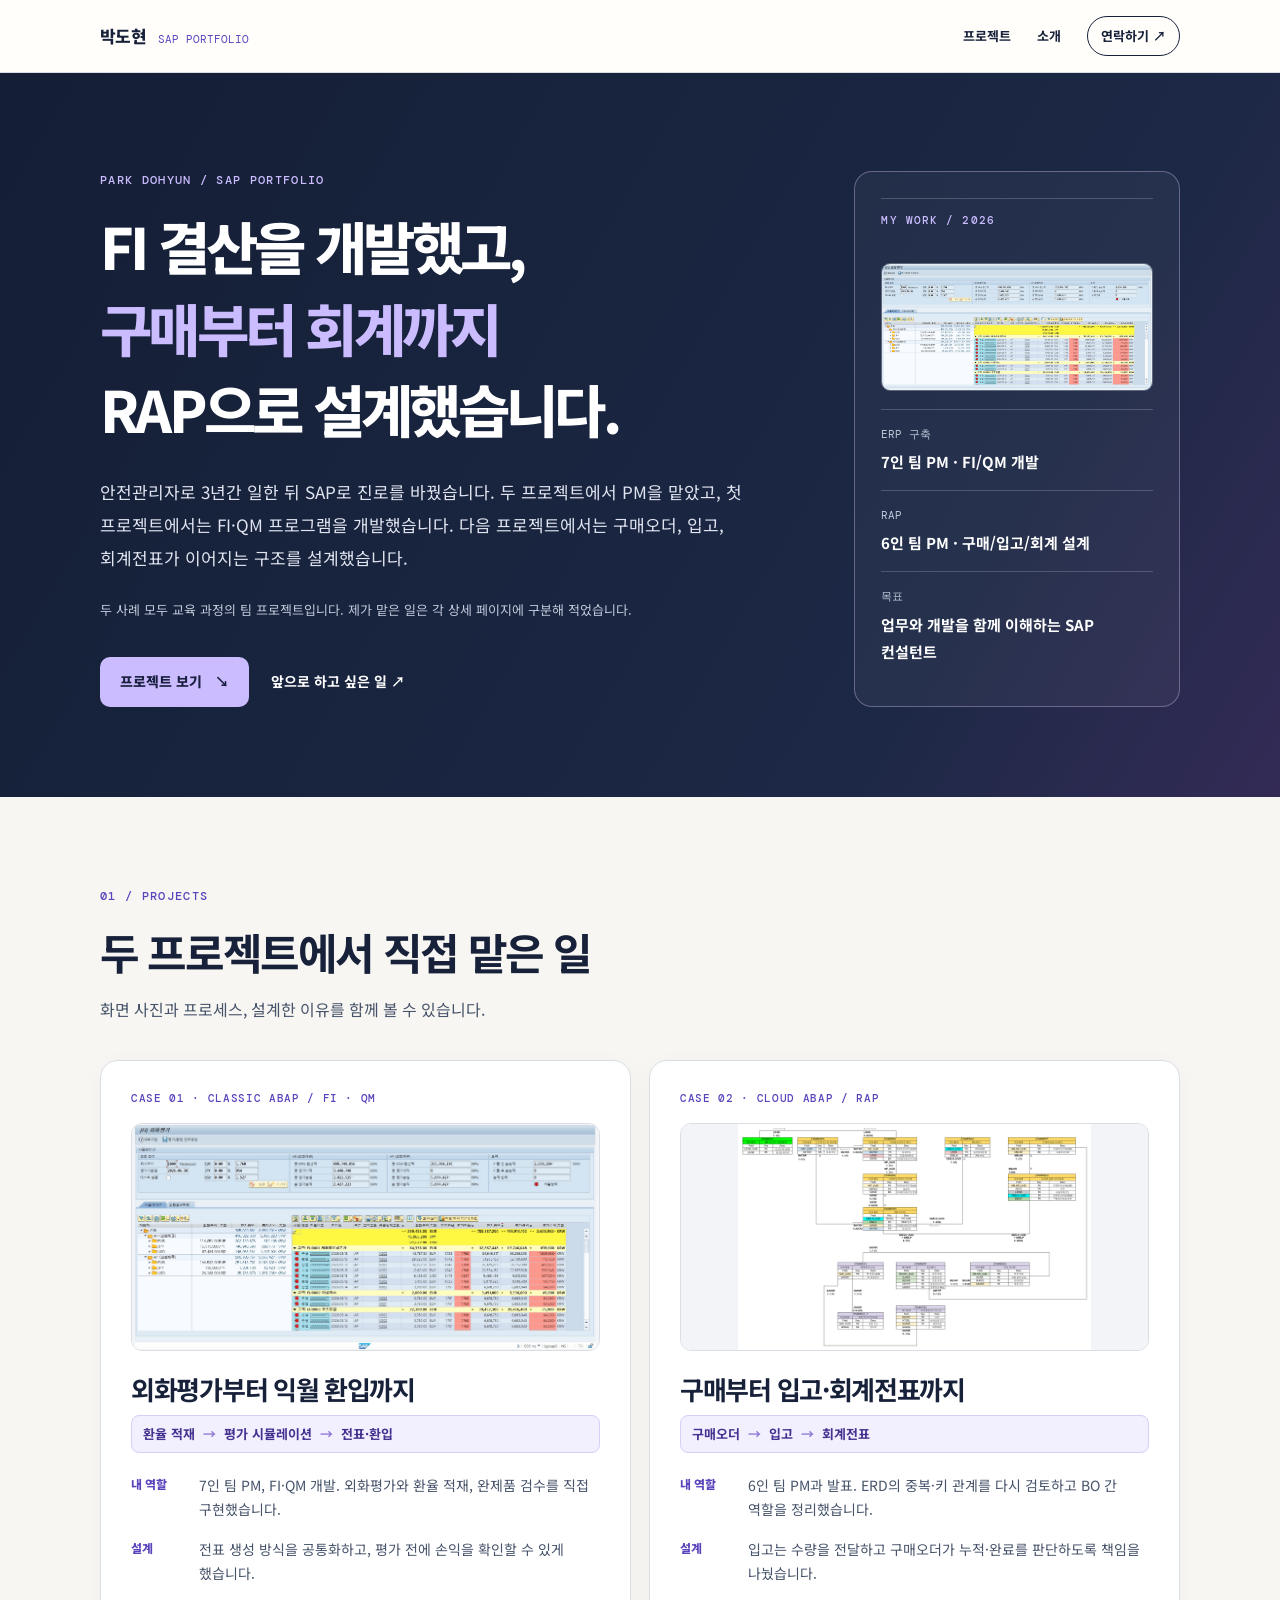
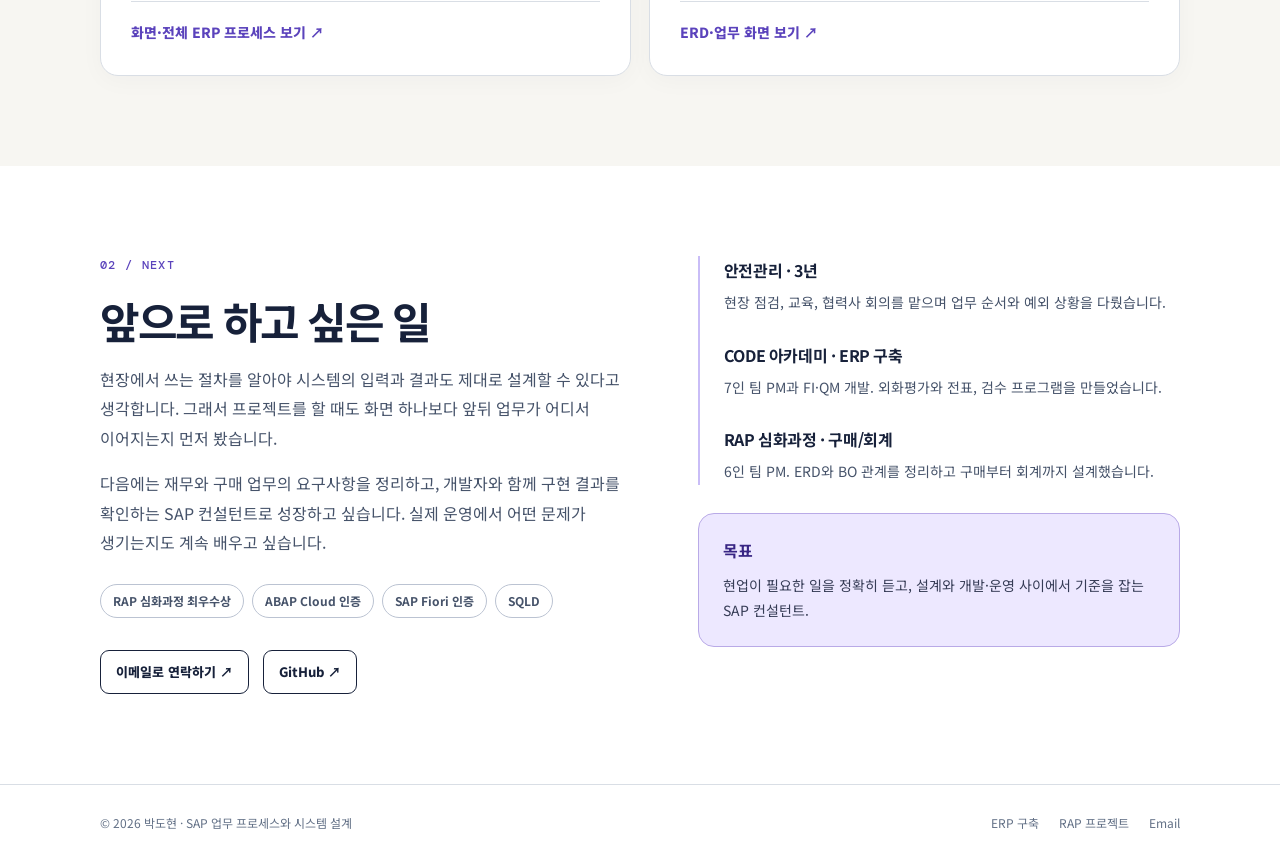
==== index.html @ a73e58d7 "Combine portfolio story with original project evidence" ====
<!doctype html>
<html lang="ko">
<head>
  <meta charset="utf-8">
  <meta name="viewport" content="width=device-width,initial-scale=1">
  <meta name="theme-color" content="#17213a">
  <meta name="description" content="박도현의 SAP 포트폴리오. FI 결산 개발과 RAP 기반 구매·입고·회계 프로세스 설계 경험을 바탕으로 SAP 컨설턴트를 지향합니다.">
  <title>박도현 | SAP 업무 프로세스와 시스템 설계</title>
  <link rel="stylesheet" href="portfolio.css">
</head>
<body>
  <header class="topbar"><div class="wrap topbar-inner">
    <a class="brand" href="index.html">박도현 <span>SAP PORTFOLIO</span></a>
    <nav class="navlinks" aria-label="주 메뉴">
      <a href="#work">프로젝트</a><a href="#direction">소개</a><a class="contact-nav" href="mailto:tuffhr0105@gmail.com">연락하기 ↗</a>
    </nav>
  </div></header>
  <main>
    <section class="hero" aria-labelledby="hero-title"><div class="wrap hero-grid">
      <div>
        <span class="eyebrow">PARK DOHYUN / SAP PORTFOLIO</span>
        <h1 id="hero-title">FI 결산을 개발했고,<br><em>구매부터 회계까지</em><br>RAP으로 설계했습니다.</h1>
        <p>안전관리자로 3년간 일한 뒤 SAP로 진로를 바꿨습니다. 두 프로젝트에서 PM을 맡았고, 첫 프로젝트에서는 FI·QM 프로그램을 개발했습니다. 다음 프로젝트에서는 구매오더, 입고, 회계전표가 이어지는 구조를 설계했습니다.</p>
        <p class="note">두 사례 모두 교육 과정의 팀 프로젝트입니다. 제가 맡은 일은 각 상세 페이지에 구분해 적었습니다.</p>
        <div class="hero-actions"><a class="button" href="#work">프로젝트 보기 <span aria-hidden="true">↘</span></a><a class="link-light" href="#direction">앞으로 하고 싶은 일 ↗</a></div>
      </div>
      <aside class="hero-aside" aria-label="핵심 경험 요약">
        <div class="aside-title">MY WORK / 2026</div>
        <img class="aside-image" src="images/doc02_main.png" alt="직접 개발한 외화평가 프로그램 화면">
        <dl>
          <div><dt>ERP 구축</dt><dd>7인 팀 PM · FI/QM 개발</dd></div>
          <div><dt>RAP</dt><dd>6인 팀 PM · 구매/입고/회계 설계</dd></div>
          <div><dt>목표</dt><dd>업무와 개발을 함께 이해하는 SAP 컨설턴트</dd></div>
        </dl>
      </aside>
    </div></section>
    <section class="section" id="work" aria-labelledby="work-title"><div class="wrap">
      <div class="section-head"><span class="eyebrow">01 / PROJECTS</span><h2 id="work-title">두 프로젝트에서 직접 맡은 일</h2><p>화면 사진과 프로세스, 설계한 이유를 함께 볼 수 있습니다.</p></div>
      <div class="grid-2">
        <a class="case-card" href="project.html">
          <span class="mini">CASE 01 · CLASSIC ABAP / FI · QM</span>
          <div class="case-visual"><img src="images/doc02_main.png" alt="외화평가 프로그램의 통화별 평가 화면" loading="lazy"></div>
          <h3>외화평가부터 익월 환입까지</h3>
          <div class="case-flow">환율 적재 <span>→</span> 평가 시뮬레이션 <span>→</span> 전표·환입</div>
          <dl>
            <div><dt>내 역할</dt><dd>7인 팀 PM, FI·QM 개발. 외화평가와 환율 적재, 완제품 검수를 직접 구현했습니다.</dd></div>
            <div><dt>설계</dt><dd>전표 생성 방식을 공통화하고, 평가 전에 손익을 확인할 수 있게 했습니다.</dd></div>
          </dl>
          <span class="read-more">화면·전체 ERP 프로세스 보기 ↗</span>
        </a>
        <a class="case-card" href="rap.html">
          <span class="mini">CASE 02 · CLOUD ABAP / RAP</span>
          <div class="case-visual"><img src="images/rap_erd.png" alt="구매·입고·회계 프로세스의 ERD" loading="lazy"></div>
          <h3>구매부터 입고·회계전표까지</h3>
          <div class="case-flow">구매오더 <span>→</span> 입고 <span>→</span> 회계전표</div>
          <dl>
            <div><dt>내 역할</dt><dd>6인 팀 PM과 발표. ERD의 중복·키 관계를 다시 검토하고 BO 간 역할을 정리했습니다.</dd></div>
            <div><dt>설계</dt><dd>입고는 수량을 전달하고 구매오더가 누적·완료를 판단하도록 책임을 나눴습니다.</dd></div>
          </dl>
          <span class="read-more">ERD·업무 화면 보기 ↗</span>
        </a>
      </div>
    </div></section>
    <section class="section alt" id="direction" aria-labelledby="direction-title"><div class="wrap bridge">
      <div>
        <span class="eyebrow">02 / NEXT</span>
        <h2 id="direction-title">앞으로 하고 싶은 일</h2>
        <p>현장에서 쓰는 절차를 알아야 시스템의 입력과 결과도 제대로 설계할 수 있다고 생각합니다. 그래서 프로젝트를 할 때도 화면 하나보다 앞뒤 업무가 어디서 이어지는지 먼저 봤습니다.</p>
        <p>다음에는 재무와 구매 업무의 요구사항을 정리하고, 개발자와 함께 구현 결과를 확인하는 SAP 컨설턴트로 성장하고 싶습니다. 실제 운영에서 어떤 문제가 생기는지도 계속 배우고 싶습니다.</p>
        <div class="facts" aria-label="학습 및 성과"><span>RAP 심화과정 최우수상</span><span>ABAP Cloud 인증</span><span>SAP Fiori 인증</span><span>SQLD</span></div>
        <div class="end-cta"><a href="mailto:tuffhr0105@gmail.com">이메일로 연락하기 ↗</a><a href="https://github.com/sherlock0105" target="_blank" rel="noopener noreferrer">GitHub ↗</a></div>
      </div>
      <div>
        <div class="steps">
          <div><strong>안전관리 · 3년</strong><p>현장 점검, 교육, 협력사 회의를 맡으며 업무 순서와 예외 상황을 다뤘습니다.</p></div>
          <div><strong>CODE 아카데미 · ERP 구축</strong><p>7인 팀 PM과 FI·QM 개발. 외화평가와 전표, 검수 프로그램을 만들었습니다.</p></div>
          <div><strong>RAP 심화과정 · 구매/회계</strong><p>6인 팀 PM. ERD와 BO 관계를 정리하고 구매부터 회계까지 설계했습니다.</p></div>
        </div>
        <div class="next-box"><strong>목표</strong><p>현업이 필요한 일을 정확히 듣고, 설계와 개발·운영 사이에서 기준을 잡는 SAP 컨설턴트.</p></div>
      </div>
    </div></section>
  </main>
  <footer><div class="wrap foot"><span>© 2026 박도현 · SAP 업무 프로세스와 시스템 설계</span><nav aria-label="하단 링크"><a href="project.html">ERP 구축</a><a href="rap.html">RAP 프로젝트</a><a href="mailto:tuffhr0105@gmail.com">Email</a></nav></div></footer>
</body>
</html>
---- portfolio.css ----
@import url('https://fonts.googleapis.com/css2?family=DM+Mono:wght@400;500&family=Noto+Sans+KR:wght@400;500;600;700;800&display=swap');
:root{--ink:#17213a;--sub:#46536a;--muted:#627086;--paper:#f7f6f2;--white:#fff;--line:#d9dee5;--violet:#5b43bc;--lavender:#ede8ff;--mint:#d8f0e8;--mono:'DM Mono',monospace;--sans:'Noto Sans KR',system-ui,sans-serif}
*,*:before,*:after{box-sizing:border-box}html{scroll-behavior:smooth}body{margin:0;background:var(--paper);color:var(--ink);font:400 16px/1.85 var(--sans);word-break:keep-all;-webkit-font-smoothing:antialiased}a{color:inherit;text-decoration:none}a:focus-visible,summary:focus-visible{outline:3px solid var(--violet);outline-offset:4px}::selection{background:#cbbdff;color:var(--ink)}img{max-width:100%;height:auto}p,h1,h2,h3{margin-top:0}.wrap{width:min(1080px,calc(100% - 48px));margin:auto}
.topbar{border-bottom:1px solid var(--line);background:#fffefbf0;position:sticky;top:0;z-index:20;backdrop-filter:blur(14px)}.topbar-inner{height:72px;display:flex;align-items:center;justify-content:space-between;gap:24px}.brand{font-weight:800;letter-spacing:-.04em;font-size:17px}.brand span{display:inline-block;margin-left:8px;font:11px var(--mono);color:var(--violet);letter-spacing:0}.navlinks{display:flex;align-items:center;gap:26px;font-size:13px;font-weight:700}.navlinks a{transition:color .15s}.navlinks a:hover,.navlinks a[aria-current=page]{color:var(--violet)}.navlinks .contact-nav{border:1px solid var(--ink);padding:7px 13px;border-radius:999px}
.eyebrow{display:block;color:var(--violet);font:500 12px/1.5 var(--mono);letter-spacing:.11em;text-transform:uppercase;margin-bottom:16px}.hero{padding:98px 0 90px;background:linear-gradient(120deg,#141e35 0%,#1c2845 73%,#332b56 100%);color:#fff}.hero-grid{display:grid;grid-template-columns:1.45fr .7fr;align-items:center;gap:80px}.hero .eyebrow{color:#cbbcff}.hero h1{font-size:clamp(36px,4.5vw,57px);line-height:1.43;letter-spacing:-.065em;font-weight:800;margin-bottom:25px}.hero h1 em{color:#cbbcff;font-style:normal}.hero p{color:#e1e5f1;font-size:17px;max-width:660px;line-height:1.95;margin-bottom:0}.hero .note{font-size:13px;color:#c2cada;margin-top:23px}.hero-aside{border:1px solid #a29bbb88;background:#ffffff0b;border-radius:18px;padding:26px}.hero-aside .aside-title{font:500 11px var(--mono);color:#cbbcff;letter-spacing:.1em;margin-bottom:22px}.hero-aside dl{margin:0}.hero-aside div{border-top:1px solid #ffffff30;padding:14px 0}.hero-aside dt{font-size:11px;color:#c2cada;font-family:var(--mono)}.hero-aside dd{font-weight:700;font-size:15px;margin:4px 0 0}.hero-actions{display:flex;gap:22px;align-items:center;flex-wrap:wrap;margin-top:34px}.button{display:inline-flex;align-items:center;gap:13px;border-radius:10px;background:#cbbcff;color:#1a2040;font-weight:800;font-size:14px;padding:12px 20px;transition:transform .2s,background .2s}.button:hover{transform:translateY(-2px);background:#ddd3ff}.link-light{color:#fff;font-weight:700;font-size:14px}.link-light:hover{color:#d9ceff}
.section{padding:90px 0;scroll-margin-top:72px}.section.alt{background:#fff}.section-head{max-width:760px;margin-bottom:35px}.section h2{font-size:clamp(29px,3.4vw,43px);line-height:1.42;letter-spacing:-.055em;margin-bottom:13px}.section-head p,.section-intro{color:var(--sub);margin:0;font-size:16px}.grid-2{display:grid;grid-template-columns:1fr 1fr;gap:18px}.case-card{border:1px solid var(--line);border-radius:18px;background:var(--white);padding:30px;display:flex;flex-direction:column;min-height:410px;box-shadow:0 5px 24px #20283d08;transition:border-color .2s,transform .2s}.case-card:hover{transform:translateY(-3px);border-color:#806be4}.case-card .mini{font:500 11px var(--mono);letter-spacing:.06em;color:var(--violet)}.case-card h3{font-size:26px;line-height:1.4;letter-spacing:-.05em;margin:20px 0}.case-card dl{margin:0}.case-card dl div{display:grid;grid-template-columns:68px 1fr;gap:14px;margin-bottom:15px}.case-card dt{font-size:12px;font-weight:800;color:var(--violet)}.case-card dd{margin:0;color:var(--sub);font-size:14px;line-height:1.75}.case-card .read-more{border-top:1px solid var(--line);padding-top:18px;margin-top:auto;color:var(--violet);font-size:14px;font-weight:800}
.bridge{display:grid;grid-template-columns:1.05fr .95fr;gap:65px;align-items:start}.bridge p{color:var(--sub)}.steps{border-left:2px solid #c9bdf7;padding-left:24px}.steps div{margin-bottom:25px}.steps div:last-child{margin-bottom:0}.steps strong{display:block;font-size:16px;letter-spacing:-.025em}.steps p{font-size:14px;margin:4px 0 0}.next-box{border:1px solid #b9aae7;background:var(--lavender);border-radius:16px;padding:22px 24px;margin-top:28px}.next-box strong{color:#382584}.next-box p{font-size:14px;margin:7px 0 0;color:#363c56}.facts{display:flex;flex-wrap:wrap;gap:8px;margin-top:26px}.facts span,.pill{display:inline-block;border:1px solid #bbc3d2;border-radius:999px;padding:5px 12px;color:#46536a;font-size:12px;font-weight:700}.pill.light{border-color:#bcb2da;color:#dacfff}
.case-hero{padding:75px 0 65px;background:linear-gradient(120deg,#141e35,#2c3156);color:white}.case-hero .eyebrow{color:#cbbcff}.case-hero h1{font-size:clamp(34px,4vw,51px);letter-spacing:-.06em;line-height:1.44;max-width:860px;margin-bottom:23px}.case-hero .lede{max-width:800px;color:#e3e6f3;font-size:17px}.case-meta{display:flex;flex-wrap:wrap;gap:10px;margin-top:26px}.case-meta span{border:1px solid #aeb5ca8a;border-radius:999px;padding:5px 12px;font-size:12px;color:#e5e8f5}.back-link{display:inline-block;font-size:13px;color:#d8d0ff;font-weight:700;margin-bottom:18px}.back-link:hover{text-decoration:underline}.case-summary{display:grid;grid-template-columns:1fr 1fr 1fr;gap:1px;background:var(--line);border:1px solid var(--line);border-radius:14px;overflow:hidden;margin-top:34px}.case-summary div{background:white;padding:22px}.case-summary strong{display:block;font-size:12px;color:var(--violet);margin-bottom:6px}.case-summary p{font-size:14px;color:var(--sub);margin:0;line-height:1.75}
.decision{border:1px solid var(--line);background:#fff;border-radius:18px;padding:30px;margin-bottom:18px}.decision:last-child{margin-bottom:0}.decision-top{display:flex;align-items:start;gap:16px}.decision-num{font:500 12px var(--mono);color:var(--violet);background:var(--lavender);border-radius:8px;padding:8px 10px;flex:none}.decision h3{font-size:23px;letter-spacing:-.045em;line-height:1.5;margin:0 0 9px}.decision .thesis{color:var(--sub);margin:0 0 21px}.decision-columns{display:grid;grid-template-columns:1fr 1fr;gap:22px;border-top:1px solid var(--line);padding-top:19px}.decision-columns h4{font-size:12px;color:var(--violet);margin:0 0 6px}.decision-columns p{font-size:14px;color:var(--sub);margin:0}.evidence{margin:22px 0 0;border:1px solid var(--line);border-radius:12px;overflow:hidden;background:#eef0f4}.evidence img{display:block;width:100%;max-height:540px;object-fit:contain}.evidence figcaption{padding:11px 15px;background:#fff;color:var(--muted);font-size:12px;border-top:1px solid var(--line)}.evidence a{display:block}.evidence a:hover{opacity:.94}.image-pair{display:grid;grid-template-columns:1fr 1fr;gap:16px}.image-pair .evidence{margin:22px 0 0}.flow{display:flex;align-items:center;gap:8px;flex-wrap:wrap;margin-top:21px}.flow span{background:#f2efff;color:#35296c;border:1px solid #d3c9f7;border-radius:8px;padding:6px 12px;font-size:12px;font-weight:700}.flow b{color:#9b8ad2;font-size:18px}
.outcome{display:grid;grid-template-columns:1fr 1fr;gap:18px}.outcome article{border:1px solid var(--line);border-radius:16px;background:#fff;padding:27px}.outcome h3{font-size:19px;letter-spacing:-.035em;margin:0 0 10px}.outcome p,.outcome li{color:var(--sub);font-size:14px}.outcome ul{margin:0;padding-left:18px}.outcome li{margin:0 0 7px}.end-cta{margin-top:32px;display:flex;gap:14px;flex-wrap:wrap}.end-cta a{border-radius:9px;border:1px solid var(--ink);padding:9px 15px;font-size:13px;font-weight:800}.end-cta a:hover{background:var(--ink);color:white}
footer{border-top:1px solid var(--line);background:#fff;padding:27px 0;color:var(--muted);font-size:12px}.foot{display:flex;justify-content:space-between;gap:20px;flex-wrap:wrap}.foot nav{display:flex;gap:20px}.foot a:hover{color:var(--violet)}
@media(max-width:800px){.hero-grid{grid-template-columns:1fr;gap:36px}.hero-aside{max-width:580px}.bridge{grid-template-columns:1fr;gap:35px}.case-summary{grid-template-columns:1fr}.case-summary div{border-bottom:1px solid var(--line)}.case-summary div:last-child{border:0}}
@media(max-width:640px){.wrap{width:min(100% - 36px,1080px)}.topbar-inner{height:64px}.brand{font-size:14px}.brand span{font-size:10px}.navlinks{gap:13px;font-size:12px}.navlinks .contact-nav{display:none}.hero,.case-hero{padding:65px 0}.hero h1{font-size:clamp(35px,9vw,46px)}.hero p,.case-hero .lede{font-size:15px}.section{padding:67px 0}.grid-2,.decision-columns,.image-pair,.outcome{grid-template-columns:1fr}.case-card{min-height:unset;padding:24px}.case-card .read-more{margin-top:18px}.decision{padding:22px}.decision h3{font-size:20px}.decision-columns{gap:15px}.image-pair .evidence{margin-top:12px}.evidence img{max-height:420px}.foot{display:block}.foot nav{margin-top:10px}}
@media(prefers-reduced-motion:reduce){html{scroll-behavior:auto}*{transition:none!important}}

/* Project previews and visible process summaries */
.aside-image{display:block;width:100%;height:128px;object-fit:cover;object-position:top;border:1px solid #ffffff45;border-radius:9px;margin:0 0 18px}
.case-visual{background:#eef0f6;border:1px solid var(--line);border-radius:11px;overflow:hidden;margin:18px 0 0}
.case-visual img{display:block;width:100%;height:226px;object-fit:contain;object-position:center;background:#f3f4f8}
.case-card h3{margin:20px 0 8px}
.case-flow{color:#45318f;background:#f2efff;border:1px solid #d8cef6;border-radius:8px;padding:8px 11px;font-size:13px;font-weight:700;line-height:1.5;margin-bottom:20px}
.case-flow span{color:#8c77d2;padding:0 4px}
.case-card dl div{grid-template-columns:54px 1fr}
.case-card{min-height:0}
@media(max-width:640px){.case-visual img{height:185px}.aside-image{height:160px}}
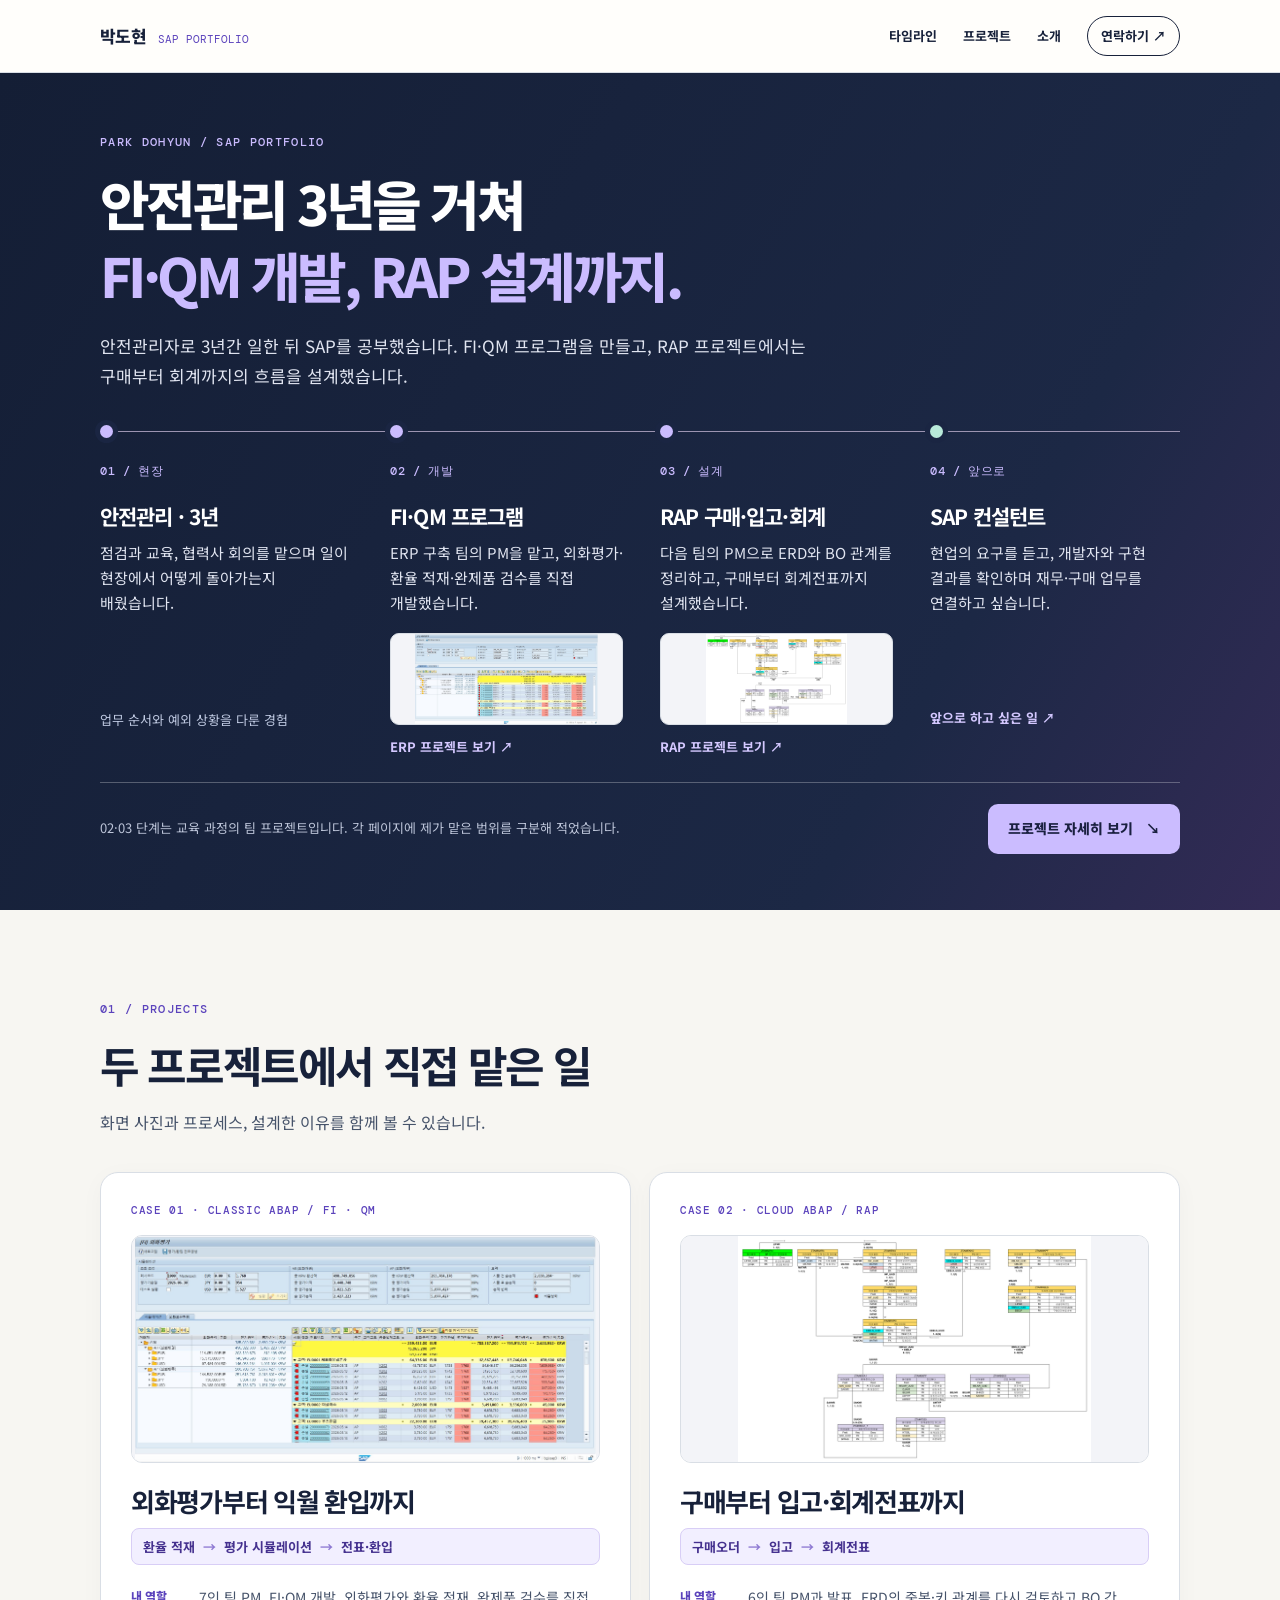
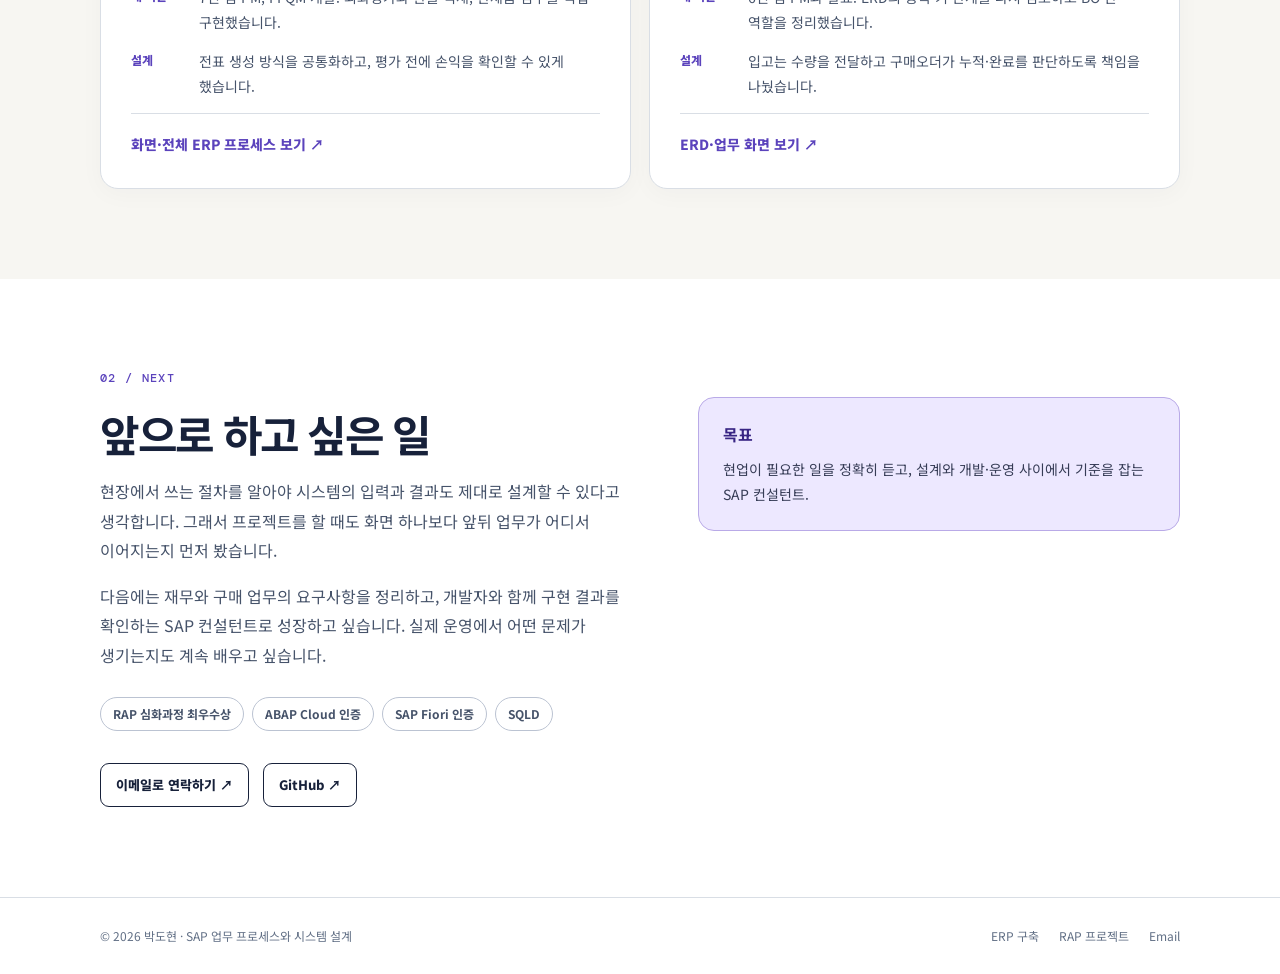
==== commit a01399aa: "첫 화면을 경험 타임라인으로 재구성" ====
--- a/index.html
+++ b/index.html
@@ -12,27 +12,45 @@
   <header class="topbar"><div class="wrap topbar-inner">
     <a class="brand" href="index.html">박도현 <span>SAP PORTFOLIO</span></a>
     <nav class="navlinks" aria-label="주 메뉴">
-      <a href="#work">프로젝트</a><a href="#direction">소개</a><a class="contact-nav" href="mailto:tuffhr0105@gmail.com">연락하기 ↗</a>
+      <a href="#journey">타임라인</a><a href="#work">프로젝트</a><a href="#direction">소개</a><a class="contact-nav" href="mailto:tuffhr0105@gmail.com">연락하기 ↗</a>
     </nav>
   </div></header>
   <main>
-    <section class="hero" aria-labelledby="hero-title"><div class="wrap hero-grid">
-      <div>
+    <section class="hero" id="journey" aria-labelledby="hero-title"><div class="wrap">
+      <div class="hero-intro">
         <span class="eyebrow">PARK DOHYUN / SAP PORTFOLIO</span>
-        <h1 id="hero-title">FI 결산을 개발했고,<br><em>구매부터 회계까지</em><br>RAP으로 설계했습니다.</h1>
-        <p>안전관리자로 3년간 일한 뒤 SAP로 진로를 바꿨습니다. 두 프로젝트에서 PM을 맡았고, 첫 프로젝트에서는 FI·QM 프로그램을 개발했습니다. 다음 프로젝트에서는 구매오더, 입고, 회계전표가 이어지는 구조를 설계했습니다.</p>
-        <p class="note">두 사례 모두 교육 과정의 팀 프로젝트입니다. 제가 맡은 일은 각 상세 페이지에 구분해 적었습니다.</p>
-        <div class="hero-actions"><a class="button" href="#work">프로젝트 보기 <span aria-hidden="true">↘</span></a><a class="link-light" href="#direction">앞으로 하고 싶은 일 ↗</a></div>
+        <h1 id="hero-title">안전관리 3년을 거쳐<br><em>FI·QM 개발, RAP 설계까지.</em></h1>
+        <p>안전관리자로 3년간 일한 뒤 SAP를 공부했습니다. FI·QM 프로그램을 만들고, RAP 프로젝트에서는 구매부터 회계까지의 흐름을 설계했습니다.</p>
       </div>
-      <aside class="hero-aside" aria-label="핵심 경험 요약">
-        <div class="aside-title">MY WORK / 2026</div>
-        <img class="aside-image" src="images/doc02_main.png" alt="직접 개발한 외화평가 프로그램 화면">
-        <dl>
-          <div><dt>ERP 구축</dt><dd>7인 팀 PM · FI/QM 개발</dd></div>
-          <div><dt>RAP</dt><dd>6인 팀 PM · 구매/입고/회계 설계</dd></div>
-          <div><dt>목표</dt><dd>업무와 개발을 함께 이해하는 SAP 컨설턴트</dd></div>
-        </dl>
-      </aside>
+      <ol class="journey" aria-label="경험과 목표 타임라인">
+        <li class="journey-step">
+          <div class="journey-track"><span class="journey-dot"></span><span class="journey-number">01 / 현장</span></div>
+          <h2>안전관리 · 3년</h2>
+          <p>점검과 교육, 협력사 회의를 맡으며 일이 현장에서 어떻게 돌아가는지 배웠습니다.</p>
+          <span class="journey-detail">업무 순서와 예외 상황을 다룬 경험</span>
+        </li>
+        <li class="journey-step">
+          <div class="journey-track"><span class="journey-dot"></span><span class="journey-number">02 / 개발</span></div>
+          <h2>FI·QM 프로그램</h2>
+          <p>ERP 구축 팀의 PM을 맡고, 외화평가·환율 적재·완제품 검수를 직접 개발했습니다.</p>
+          <a class="journey-image" href="project.html" aria-label="ERP 프로젝트 자세히 보기"><img src="images/doc02_main.png" alt="외화평가 프로그램 화면"></a>
+          <a class="journey-link" href="project.html">ERP 프로젝트 보기 ↗</a>
+        </li>
+        <li class="journey-step">
+          <div class="journey-track"><span class="journey-dot"></span><span class="journey-number">03 / 설계</span></div>
+          <h2>RAP 구매·입고·회계</h2>
+          <p>다음 팀의 PM으로 ERD와 BO 관계를 정리하고, 구매부터 회계전표까지 설계했습니다.</p>
+          <a class="journey-image" href="rap.html" aria-label="RAP 프로젝트 자세히 보기"><img src="images/rap_erd.png" alt="구매·입고·회계 ERD"></a>
+          <a class="journey-link" href="rap.html">RAP 프로젝트 보기 ↗</a>
+        </li>
+        <li class="journey-step journey-future">
+          <div class="journey-track"><span class="journey-dot"></span><span class="journey-number">04 / 앞으로</span></div>
+          <h2>SAP 컨설턴트</h2>
+          <p>현업의 요구를 듣고, 개발자와 구현 결과를 확인하며 재무·구매 업무를 연결하고 싶습니다.</p>
+          <a class="journey-link" href="#direction">앞으로 하고 싶은 일 ↗</a>
+        </li>
+      </ol>
+      <div class="hero-bottom"><p>02·03 단계는 교육 과정의 팀 프로젝트입니다. 각 페이지에 제가 맡은 범위를 구분해 적었습니다.</p><a class="button" href="#work">프로젝트 자세히 보기 <span aria-hidden="true">↘</span></a></div>
     </div></section>
     <section class="section" id="work" aria-labelledby="work-title"><div class="wrap">
       <div class="section-head"><span class="eyebrow">01 / PROJECTS</span><h2 id="work-title">두 프로젝트에서 직접 맡은 일</h2><p>화면 사진과 프로세스, 설계한 이유를 함께 볼 수 있습니다.</p></div>
@@ -71,11 +89,6 @@
         <div class="end-cta"><a href="mailto:tuffhr0105@gmail.com">이메일로 연락하기 ↗</a><a href="https://github.com/sherlock0105" target="_blank" rel="noopener noreferrer">GitHub ↗</a></div>
       </div>
       <div>
-        <div class="steps">
-          <div><strong>안전관리 · 3년</strong><p>현장 점검, 교육, 협력사 회의를 맡으며 업무 순서와 예외 상황을 다뤘습니다.</p></div>
-          <div><strong>CODE 아카데미 · ERP 구축</strong><p>7인 팀 PM과 FI·QM 개발. 외화평가와 전표, 검수 프로그램을 만들었습니다.</p></div>
-          <div><strong>RAP 심화과정 · 구매/회계</strong><p>6인 팀 PM. ERD와 BO 관계를 정리하고 구매부터 회계까지 설계했습니다.</p></div>
-        </div>
         <div class="next-box"><strong>목표</strong><p>현업이 필요한 일을 정확히 듣고, 설계와 개발·운영 사이에서 기준을 잡는 SAP 컨설턴트.</p></div>
       </div>
     </div></section>
--- a/portfolio.css
+++ b/portfolio.css
@@ -13,8 +13,35 @@
 @media(max-width:640px){.wrap{width:min(100% - 36px,1080px)}.topbar-inner{height:64px}.brand{font-size:14px}.brand span{font-size:10px}.navlinks{gap:13px;font-size:12px}.navlinks .contact-nav{display:none}.hero,.case-hero{padding:65px 0}.hero h1{font-size:clamp(35px,9vw,46px)}.hero p,.case-hero .lede{font-size:15px}.section{padding:67px 0}.grid-2,.decision-columns,.image-pair,.outcome{grid-template-columns:1fr}.case-card{min-height:unset;padding:24px}.case-card .read-more{margin-top:18px}.decision{padding:22px}.decision h3{font-size:20px}.decision-columns{gap:15px}.image-pair .evidence{margin-top:12px}.evidence img{max-height:420px}.foot{display:block}.foot nav{margin-top:10px}}
 @media(prefers-reduced-motion:reduce){html{scroll-behavior:auto}*{transition:none!important}}
 
+/* Home timeline: field work → development → process design → next role */
+.hero{padding:60px 0 56px;scroll-margin-top:72px}
+.hero-intro{max-width:900px}
+.hero h1{font-size:clamp(38px,4.5vw,54px);line-height:1.34;margin-bottom:19px}
+.hero-intro p{font-size:17px;line-height:1.8;max-width:760px}
+.journey{display:grid;grid-template-columns:repeat(4,minmax(0,1fr));padding:0;margin:39px 0 0;list-style:none}
+.journey-step{position:relative;display:flex;flex-direction:column;min-width:0;min-height:300px;border-top:1px solid #9c94b1;padding:22px 17px 0 20px}
+.journey-step:first-child{padding-left:0}
+.journey-track{margin-bottom:18px}
+.journey-dot{position:absolute;top:-7px;left:20px;width:13px;height:13px;border-radius:50%;background:#cbbcff;box-shadow:0 0 0 5px #1a2542}
+.journey-step:first-child .journey-dot{left:0}
+.journey-number{font:500 12px/1.4 var(--mono);letter-spacing:.05em;color:#cbbcff}
+.journey-step h2{font-size:21px;line-height:1.42;letter-spacing:-.04em;margin:0 0 10px}
+.journey-step p{font-size:15px;line-height:1.65;color:#e1e5f1;margin:0 0 17px}
+.journey-detail{margin-top:auto;display:block;color:#bfc9e1;font-size:13px;line-height:1.5;padding-bottom:29px}
+.journey-image{display:block;overflow:hidden;background:#f3f4f8;border:1px solid #d9dee5;border-radius:9px;margin-top:auto}
+.journey-image img{display:block;width:100%;height:90px;object-fit:contain;transition:transform .2s}
+.journey-image:hover img{transform:scale(1.035)}
+.journey-link{display:inline-block;align-self:flex-start;font-size:13px;font-weight:700;color:#d4c8ff;margin-top:10px}
+.journey-link:hover{text-decoration:underline}
+.journey-future .journey-dot{background:#b8e9d9}
+.journey-future .journey-link{margin-top:auto;padding-bottom:29px}
+.hero-bottom{border-top:1px solid #ffffff45;padding-top:21px;margin-top:23px;display:flex;align-items:center;justify-content:space-between;gap:20px}
+.hero-bottom p{font-size:13px;color:#bdc5d9;line-height:1.6;margin:0}
+.hero-bottom .button{flex:none}
+@media(max-width:850px){.journey{grid-template-columns:repeat(2,minmax(0,1fr));row-gap:24px}.journey-step{min-height:305px}.journey-step:nth-child(odd){padding-left:0}.journey-step:nth-child(odd) .journey-dot{left:0}}
+@media(max-width:640px){.hero{padding:51px 0 56px}.hero h1{font-size:clamp(32px,8.2vw,44px)}.hero-intro p{font-size:15px}.journey{display:block;margin-top:39px}.journey-step,.journey-step:first-child,.journey-step:nth-child(odd){min-height:0;border-top:0;border-left:1px solid #9c94b1;padding:0 0 31px 22px}.journey-step:last-child{padding-bottom:4px}.journey-track{margin-bottom:8px}.journey-dot,.journey-step:first-child .journey-dot,.journey-step:nth-child(odd) .journey-dot{top:2px;left:-7px;box-shadow:0 0 0 5px #1a2542}.journey-step h2{font-size:19px;margin-bottom:5px}.journey-step p{font-size:14px;margin-bottom:12px}.journey-detail,.journey-future .journey-link{padding-bottom:0;margin-top:0}.journey-image{max-width:410px;width:100%;margin-top:2px}.journey-image img{height:135px}.journey-link{margin-top:8px}.hero-bottom{display:block;margin-top:28px}.hero-bottom .button{margin-top:16px}}
+
 /* Project previews and visible process summaries */
-.aside-image{display:block;width:100%;height:128px;object-fit:cover;object-position:top;border:1px solid #ffffff45;border-radius:9px;margin:0 0 18px}
 .case-visual{background:#eef0f6;border:1px solid var(--line);border-radius:11px;overflow:hidden;margin:18px 0 0}
 .case-visual img{display:block;width:100%;height:226px;object-fit:contain;object-position:center;background:#f3f4f8}
 .case-card h3{margin:20px 0 8px}
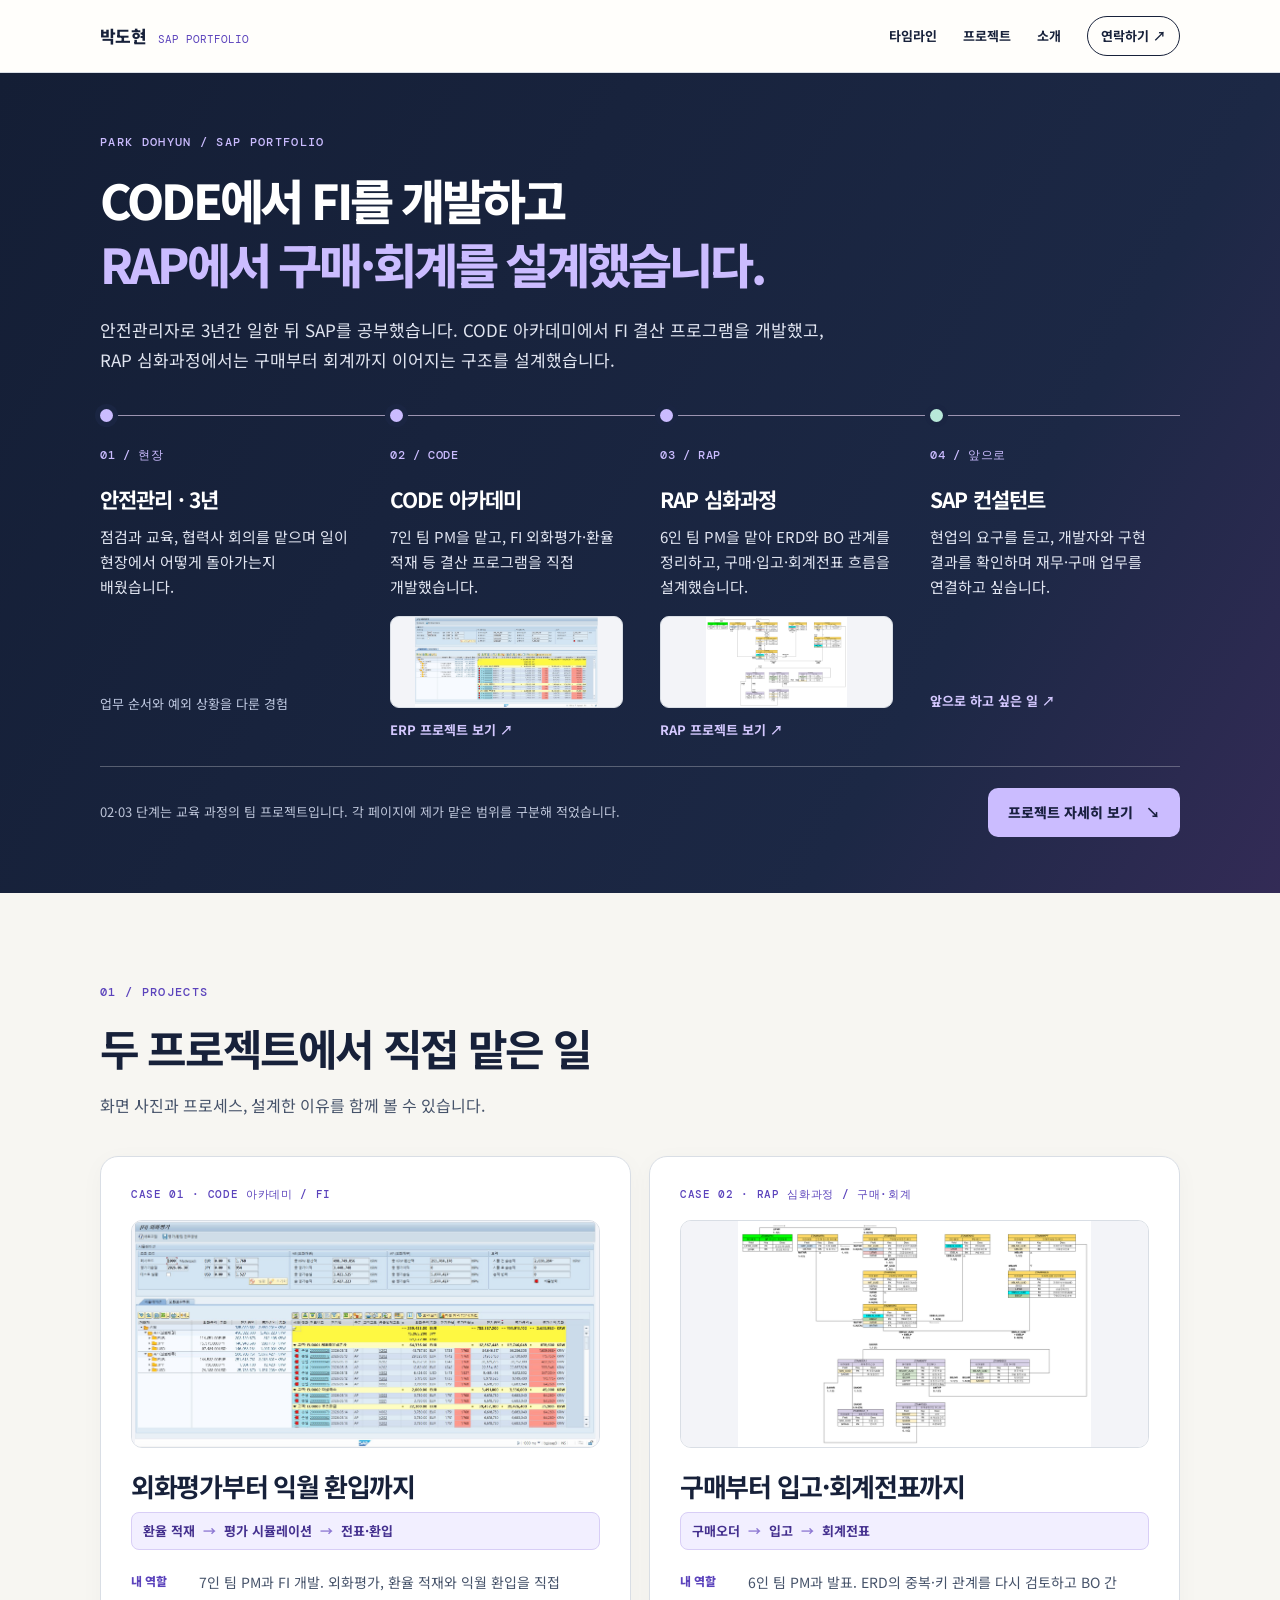
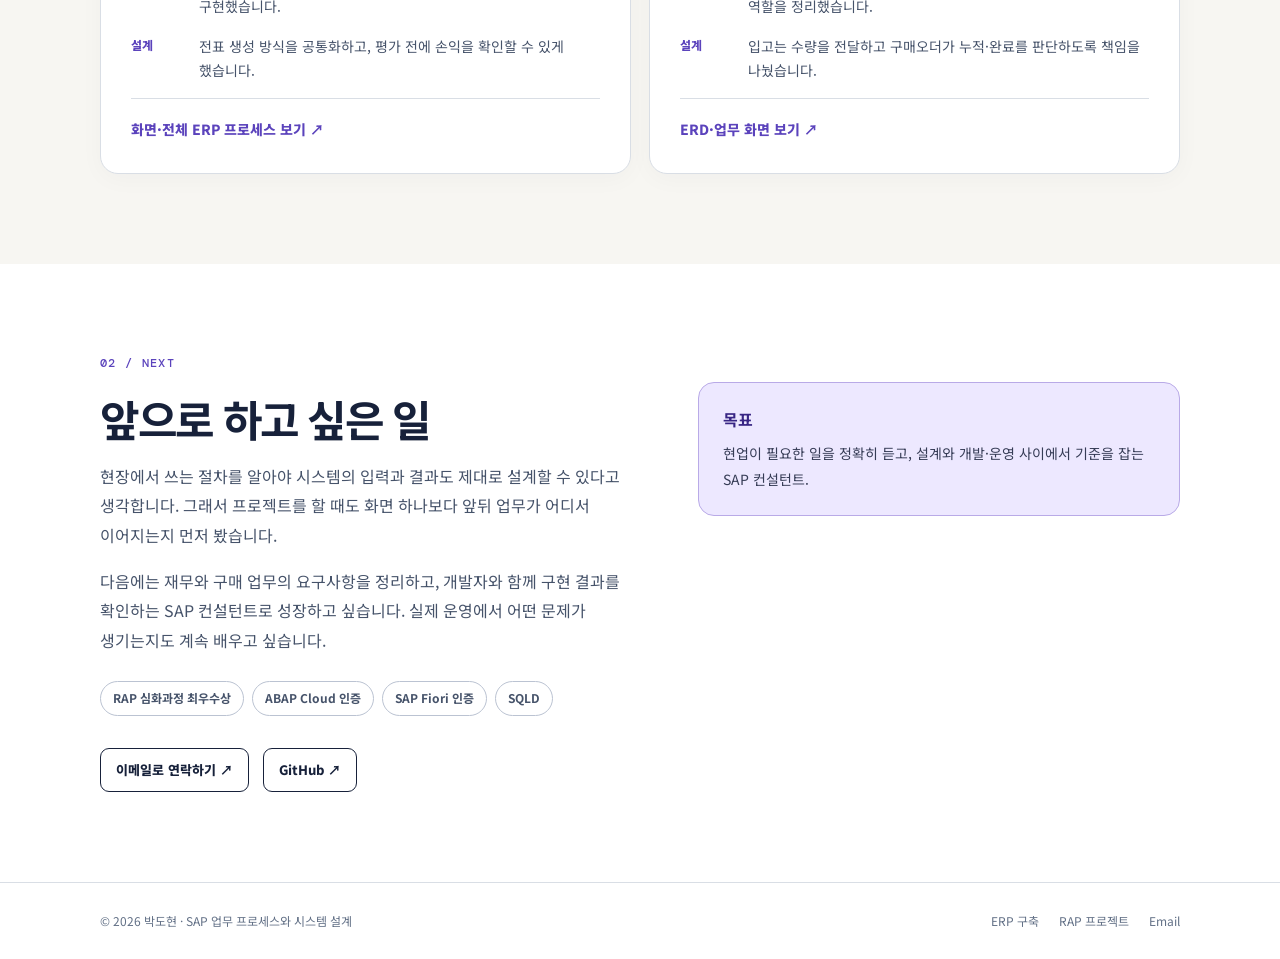
==== commit a2aeac1e: "홈 타임라인에 CODE·RAP 교육과 FI 경험 반영" ====
--- a/index.html
+++ b/index.html
@@ -19,8 +19,8 @@
     <section class="hero" id="journey" aria-labelledby="hero-title"><div class="wrap">
       <div class="hero-intro">
         <span class="eyebrow">PARK DOHYUN / SAP PORTFOLIO</span>
-        <h1 id="hero-title">안전관리 3년을 거쳐<br><em>FI·QM 개발, RAP 설계까지.</em></h1>
-        <p>안전관리자로 3년간 일한 뒤 SAP를 공부했습니다. FI·QM 프로그램을 만들고, RAP 프로젝트에서는 구매부터 회계까지의 흐름을 설계했습니다.</p>
+        <h1 id="hero-title">CODE에서 FI를 개발하고<br><em>RAP에서 구매·회계를 설계했습니다.</em></h1>
+        <p>안전관리자로 3년간 일한 뒤 SAP를 공부했습니다. CODE 아카데미에서 FI 결산 프로그램을 개발했고, RAP 심화과정에서는 구매부터 회계까지 이어지는 구조를 설계했습니다.</p>
       </div>
       <ol class="journey" aria-label="경험과 목표 타임라인">
         <li class="journey-step">
@@ -30,16 +30,16 @@
           <span class="journey-detail">업무 순서와 예외 상황을 다룬 경험</span>
         </li>
         <li class="journey-step">
-          <div class="journey-track"><span class="journey-dot"></span><span class="journey-number">02 / 개발</span></div>
-          <h2>FI·QM 프로그램</h2>
-          <p>ERP 구축 팀의 PM을 맡고, 외화평가·환율 적재·완제품 검수를 직접 개발했습니다.</p>
+          <div class="journey-track"><span class="journey-dot"></span><span class="journey-number">02 / CODE</span></div>
+          <h2>CODE 아카데미</h2>
+          <p>7인 팀 PM을 맡고, FI 외화평가·환율 적재 등 결산 프로그램을 직접 개발했습니다.</p>
           <a class="journey-image" href="project.html" aria-label="ERP 프로젝트 자세히 보기"><img src="images/doc02_main.png" alt="외화평가 프로그램 화면"></a>
           <a class="journey-link" href="project.html">ERP 프로젝트 보기 ↗</a>
         </li>
         <li class="journey-step">
-          <div class="journey-track"><span class="journey-dot"></span><span class="journey-number">03 / 설계</span></div>
-          <h2>RAP 구매·입고·회계</h2>
-          <p>다음 팀의 PM으로 ERD와 BO 관계를 정리하고, 구매부터 회계전표까지 설계했습니다.</p>
+          <div class="journey-track"><span class="journey-dot"></span><span class="journey-number">03 / RAP</span></div>
+          <h2>RAP 심화과정</h2>
+          <p>6인 팀 PM을 맡아 ERD와 BO 관계를 정리하고, 구매·입고·회계전표 흐름을 설계했습니다.</p>
           <a class="journey-image" href="rap.html" aria-label="RAP 프로젝트 자세히 보기"><img src="images/rap_erd.png" alt="구매·입고·회계 ERD"></a>
           <a class="journey-link" href="rap.html">RAP 프로젝트 보기 ↗</a>
         </li>
@@ -56,18 +56,18 @@
       <div class="section-head"><span class="eyebrow">01 / PROJECTS</span><h2 id="work-title">두 프로젝트에서 직접 맡은 일</h2><p>화면 사진과 프로세스, 설계한 이유를 함께 볼 수 있습니다.</p></div>
       <div class="grid-2">
         <a class="case-card" href="project.html">
-          <span class="mini">CASE 01 · CLASSIC ABAP / FI · QM</span>
+          <span class="mini">CASE 01 · CODE 아카데미 / FI</span>
           <div class="case-visual"><img src="images/doc02_main.png" alt="외화평가 프로그램의 통화별 평가 화면" loading="lazy"></div>
           <h3>외화평가부터 익월 환입까지</h3>
           <div class="case-flow">환율 적재 <span>→</span> 평가 시뮬레이션 <span>→</span> 전표·환입</div>
           <dl>
-            <div><dt>내 역할</dt><dd>7인 팀 PM, FI·QM 개발. 외화평가와 환율 적재, 완제품 검수를 직접 구현했습니다.</dd></div>
+            <div><dt>내 역할</dt><dd>7인 팀 PM과 FI 개발. 외화평가, 환율 적재와 익월 환입을 직접 구현했습니다.</dd></div>
             <div><dt>설계</dt><dd>전표 생성 방식을 공통화하고, 평가 전에 손익을 확인할 수 있게 했습니다.</dd></div>
           </dl>
           <span class="read-more">화면·전체 ERP 프로세스 보기 ↗</span>
         </a>
         <a class="case-card" href="rap.html">
-          <span class="mini">CASE 02 · CLOUD ABAP / RAP</span>
+          <span class="mini">CASE 02 · RAP 심화과정 / 구매·회계</span>
           <div class="case-visual"><img src="images/rap_erd.png" alt="구매·입고·회계 프로세스의 ERD" loading="lazy"></div>
           <h3>구매부터 입고·회계전표까지</h3>
           <div class="case-flow">구매오더 <span>→</span> 입고 <span>→</span> 회계전표</div>
--- a/portfolio.css
+++ b/portfolio.css
@@ -16,7 +16,7 @@
 /* Home timeline: field work → development → process design → next role */
 .hero{padding:60px 0 56px;scroll-margin-top:72px}
 .hero-intro{max-width:900px}
-.hero h1{font-size:clamp(38px,4.5vw,54px);line-height:1.34;margin-bottom:19px}
+.hero h1{font-size:clamp(36px,4vw,48px);line-height:1.34;margin-bottom:19px}
 .hero-intro p{font-size:17px;line-height:1.8;max-width:760px}
 .journey{display:grid;grid-template-columns:repeat(4,minmax(0,1fr));padding:0;margin:39px 0 0;list-style:none}
 .journey-step{position:relative;display:flex;flex-direction:column;min-width:0;min-height:300px;border-top:1px solid #9c94b1;padding:22px 17px 0 20px}
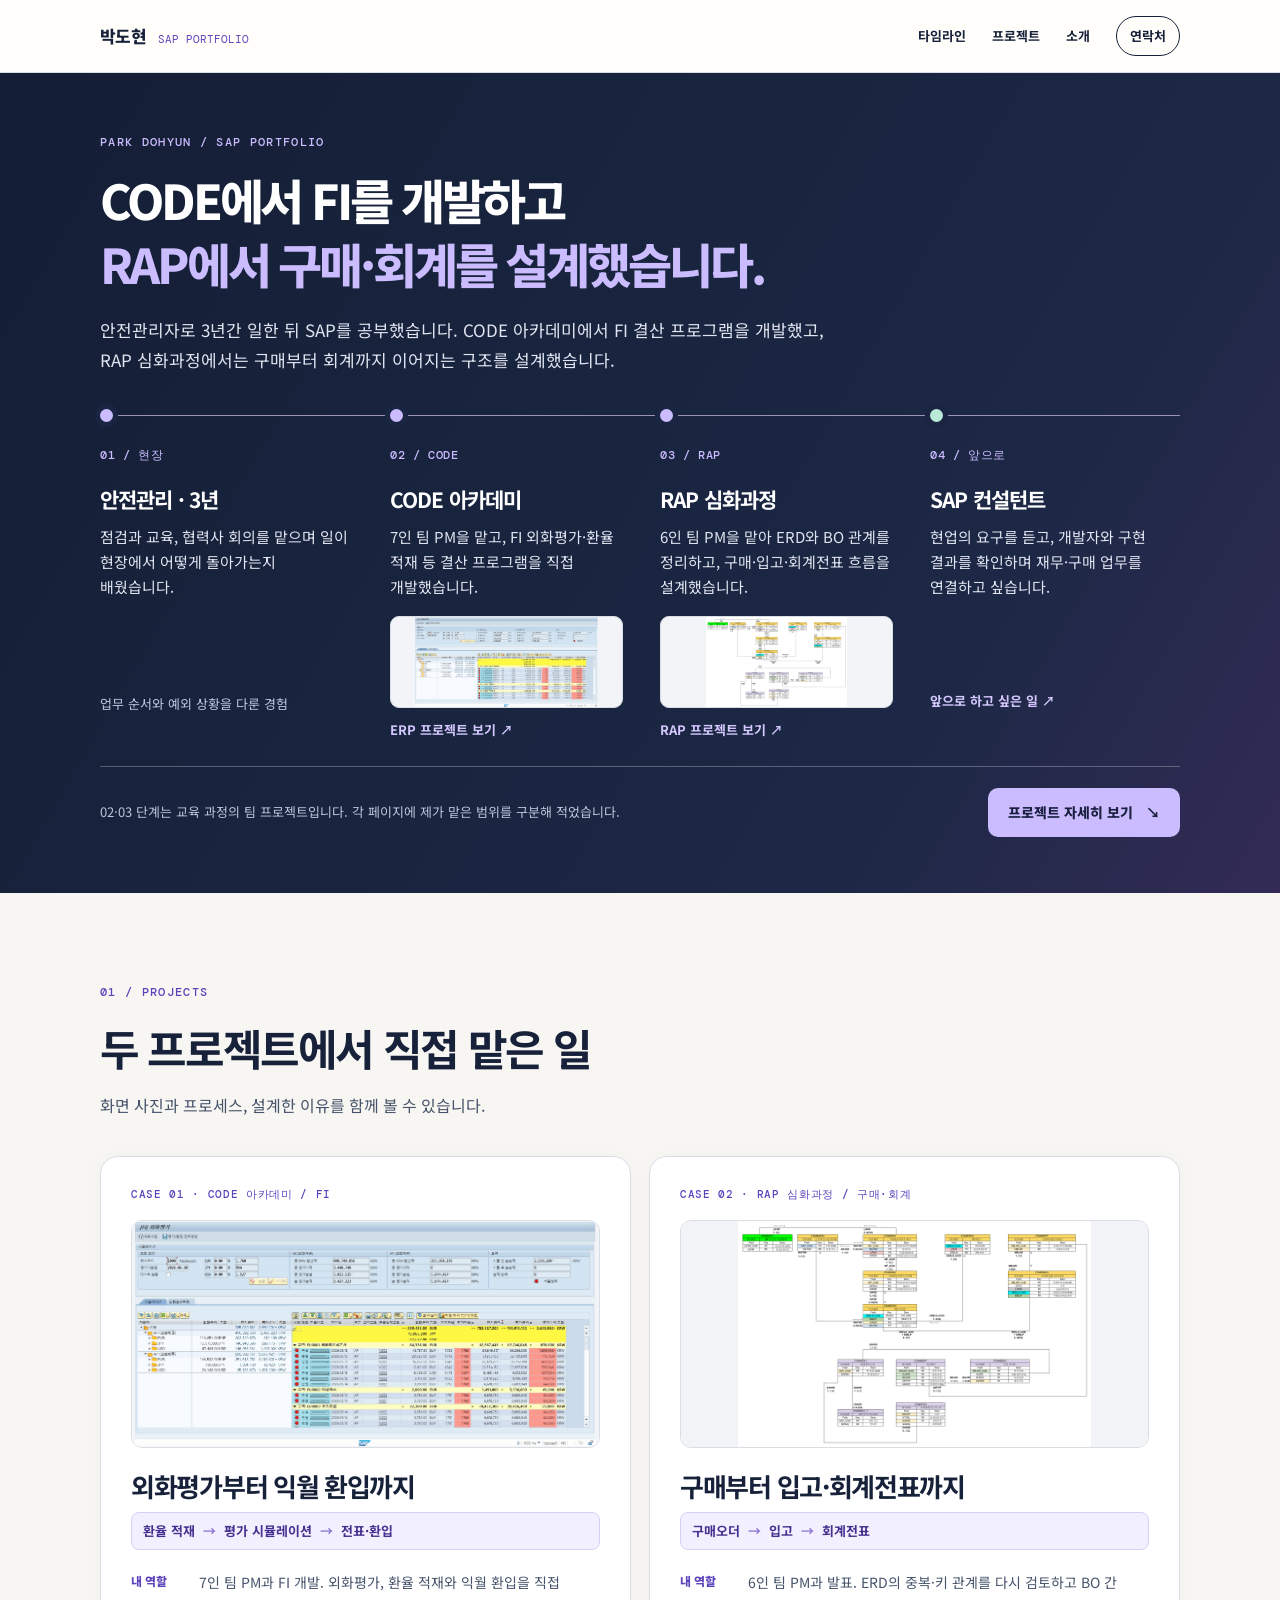
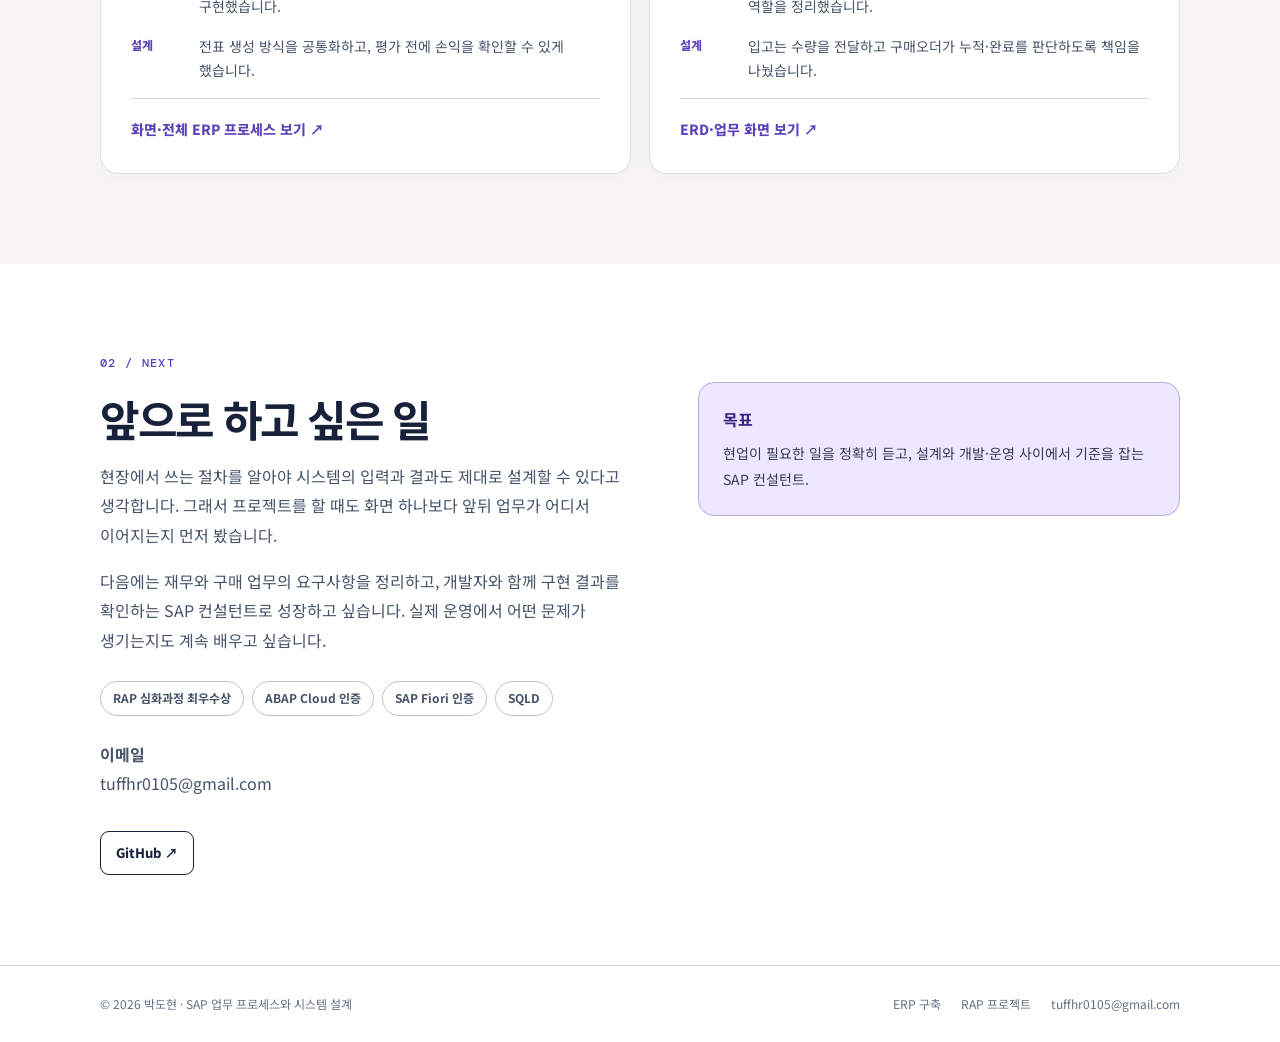
==== commit fdfb7547: "fix: display contact email as selectable text" ====
--- a/index.html
+++ b/index.html
@@ -12,7 +12,7 @@
   <header class="topbar"><div class="wrap topbar-inner">
     <a class="brand" href="index.html">박도현 <span>SAP PORTFOLIO</span></a>
     <nav class="navlinks" aria-label="주 메뉴">
-      <a href="#journey">타임라인</a><a href="#work">프로젝트</a><a href="#direction">소개</a><a class="contact-nav" href="mailto:tuffhr0105@gmail.com">연락하기 ↗</a>
+      <a href="#journey">타임라인</a><a href="#work">프로젝트</a><a href="#direction">소개</a><a class="contact-nav" href="#contact">연락처</a>
     </nav>
   </div></header>
   <main>
@@ -86,13 +86,14 @@
         <p>현장에서 쓰는 절차를 알아야 시스템의 입력과 결과도 제대로 설계할 수 있다고 생각합니다. 그래서 프로젝트를 할 때도 화면 하나보다 앞뒤 업무가 어디서 이어지는지 먼저 봤습니다.</p>
         <p>다음에는 재무와 구매 업무의 요구사항을 정리하고, 개발자와 함께 구현 결과를 확인하는 SAP 컨설턴트로 성장하고 싶습니다. 실제 운영에서 어떤 문제가 생기는지도 계속 배우고 싶습니다.</p>
         <div class="facts" aria-label="학습 및 성과"><span>RAP 심화과정 최우수상</span><span>ABAP Cloud 인증</span><span>SAP Fiori 인증</span><span>SQLD</span></div>
-        <div class="end-cta"><a href="mailto:tuffhr0105@gmail.com">이메일로 연락하기 ↗</a><a href="https://github.com/sherlock0105" target="_blank" rel="noopener noreferrer">GitHub ↗</a></div>
+        <p id="contact" style="margin:24px 0 0;scroll-margin-top:90px"><strong>이메일</strong><br><span style="user-select:all;overflow-wrap:anywhere">tuffhr0105@gmail.com</span></p>
+        <div class="end-cta"><a href="https://github.com/sherlock0105" target="_blank" rel="noopener noreferrer">GitHub ↗</a></div>
       </div>
       <div>
         <div class="next-box"><strong>목표</strong><p>현업이 필요한 일을 정확히 듣고, 설계와 개발·운영 사이에서 기준을 잡는 SAP 컨설턴트.</p></div>
       </div>
     </div></section>
   </main>
-  <footer><div class="wrap foot"><span>© 2026 박도현 · SAP 업무 프로세스와 시스템 설계</span><nav aria-label="하단 링크"><a href="project.html">ERP 구축</a><a href="rap.html">RAP 프로젝트</a><a href="mailto:tuffhr0105@gmail.com">Email</a></nav></div></footer>
+  <footer><div class="wrap foot"><span>© 2026 박도현 · SAP 업무 프로세스와 시스템 설계</span><nav aria-label="하단 링크"><a href="project.html">ERP 구축</a><a href="rap.html">RAP 프로젝트</a><span style="overflow-wrap:anywhere;user-select:all">tuffhr0105@gmail.com</span></nav></div></footer>
 </body>
 </html>
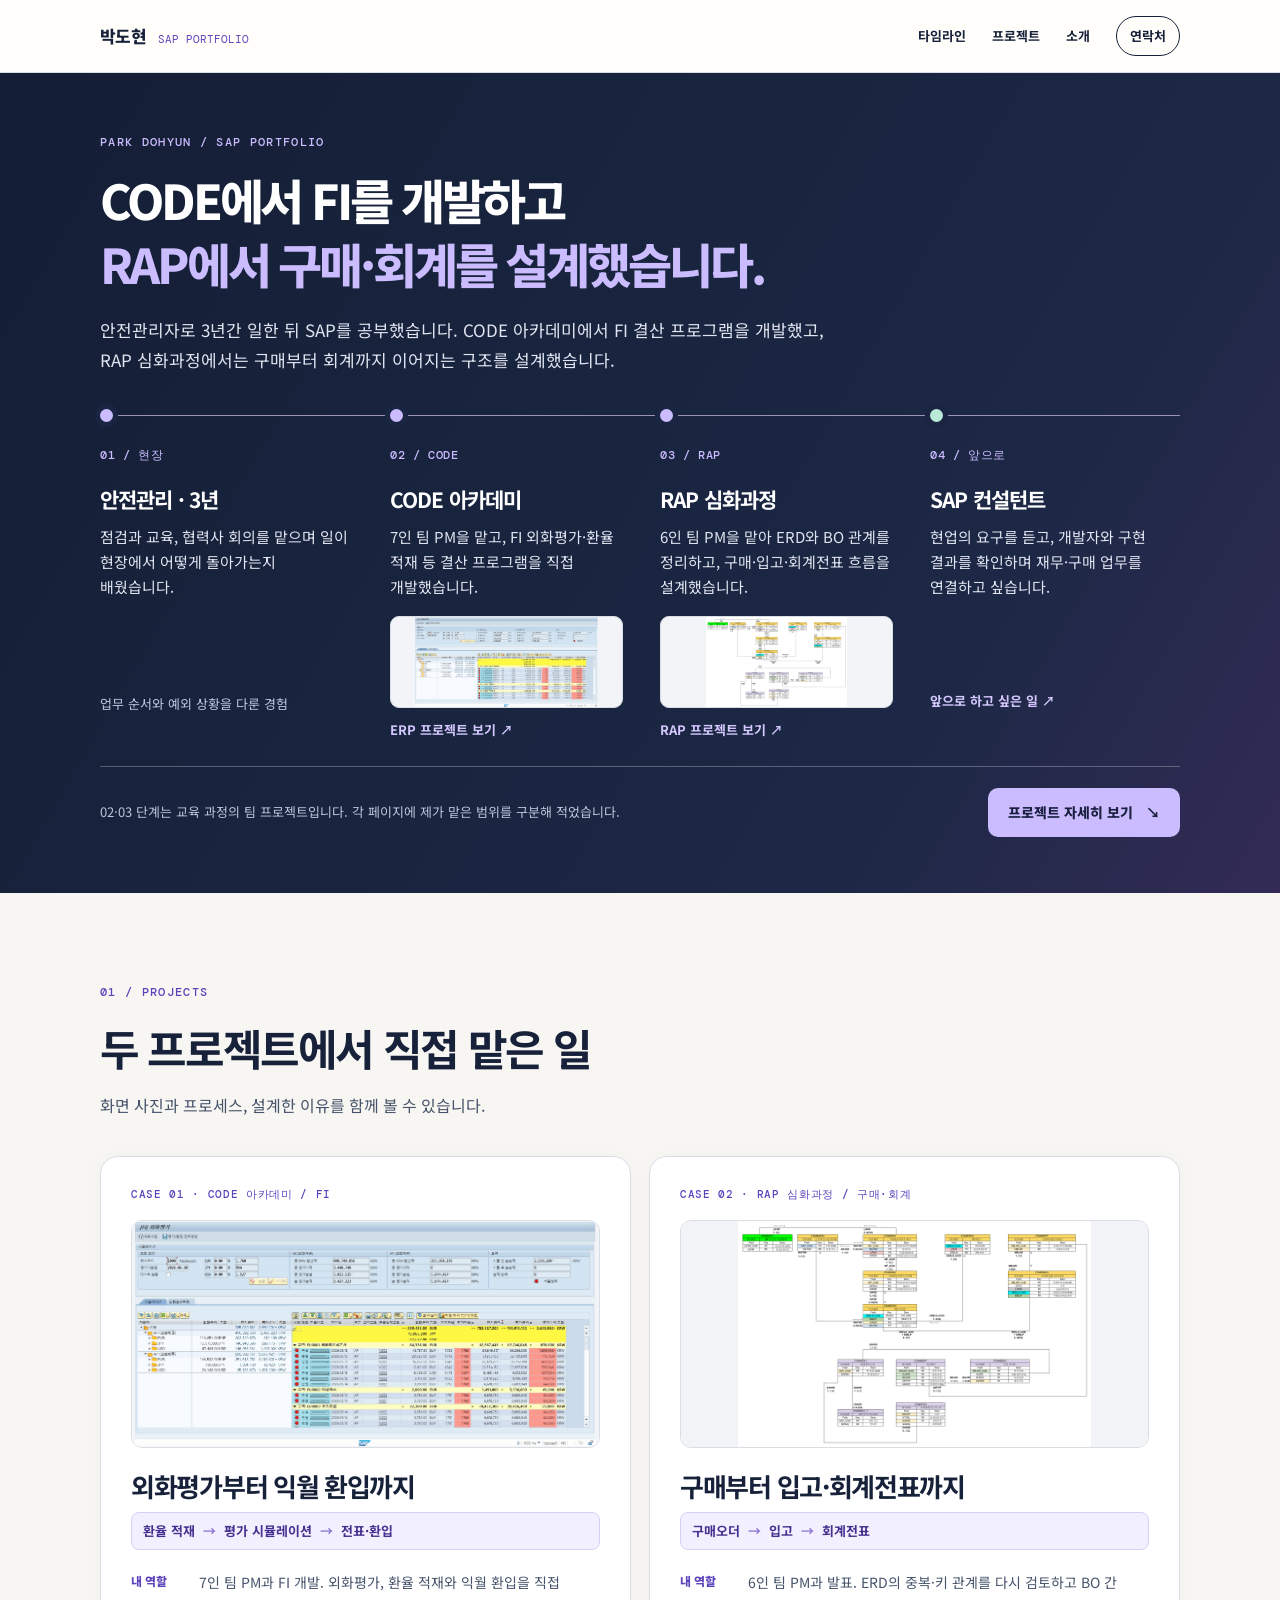
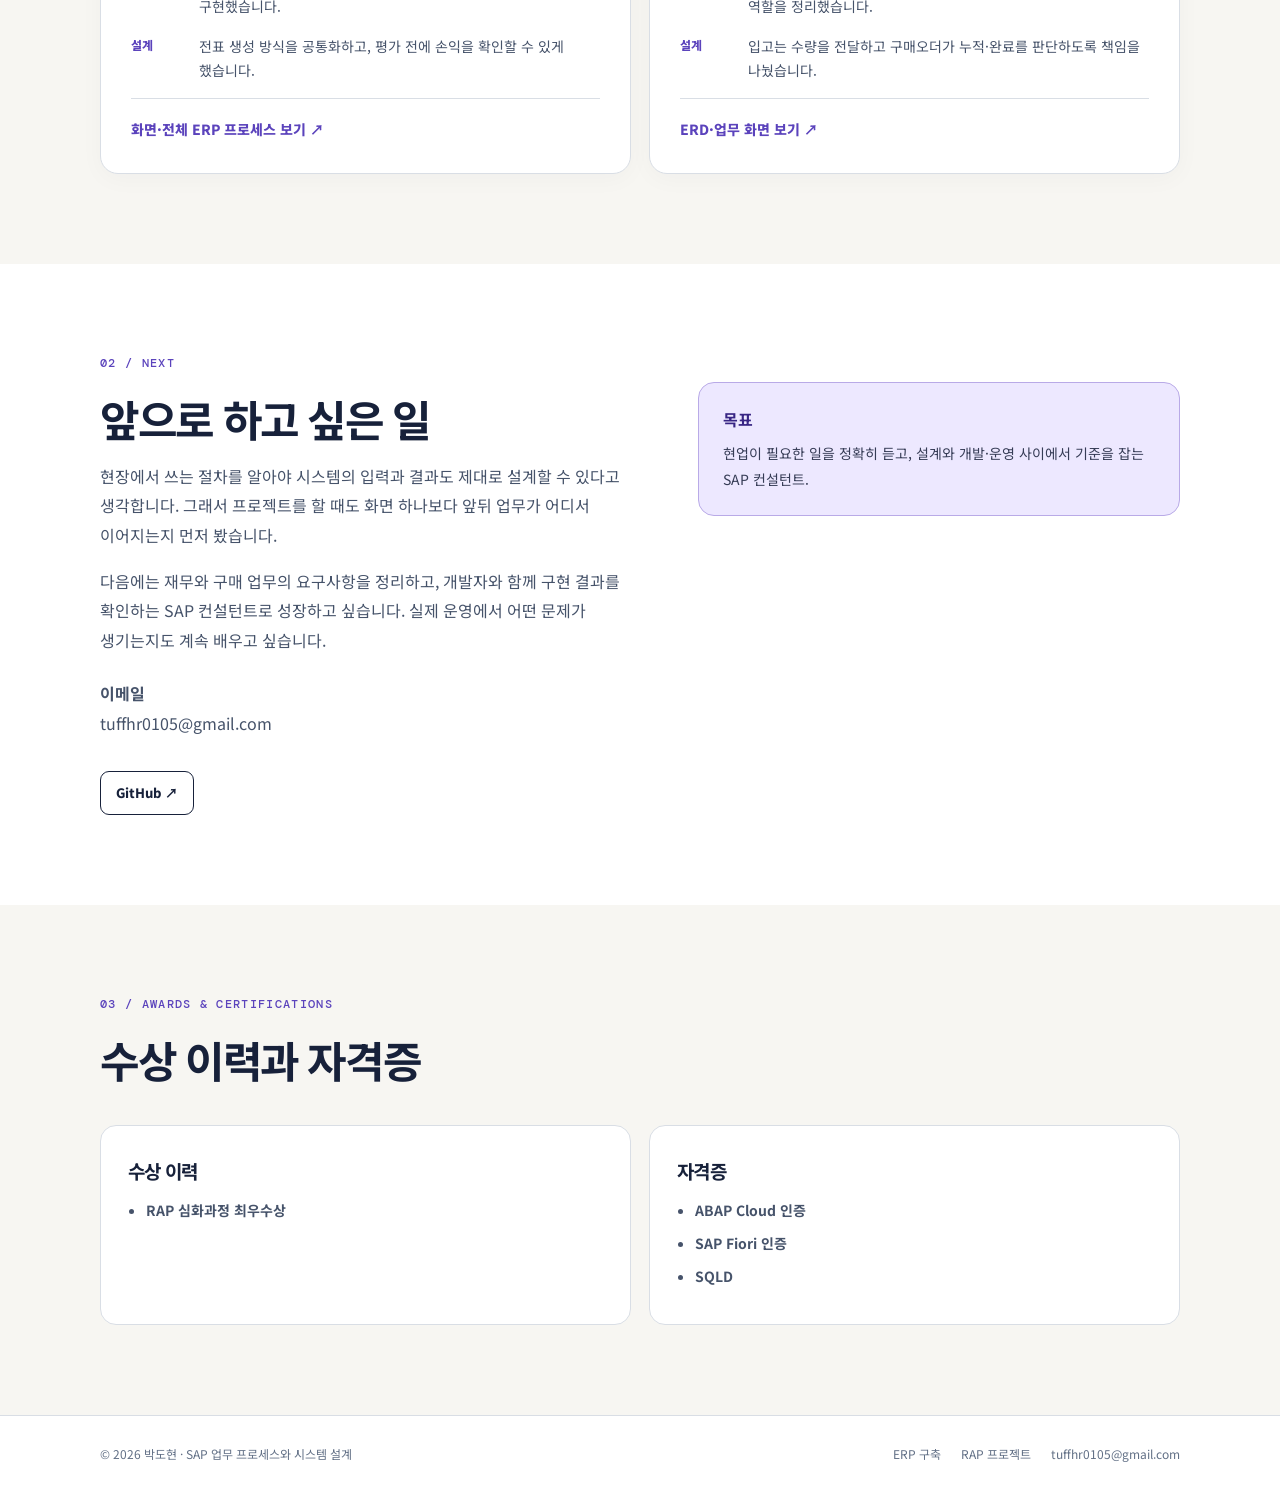
==== commit bd9c967e: "docs: separate awards and certifications into lower page section" ====
--- a/index.html
+++ b/index.html
@@ -85,7 +85,6 @@
         <h2 id="direction-title">앞으로 하고 싶은 일</h2>
         <p>현장에서 쓰는 절차를 알아야 시스템의 입력과 결과도 제대로 설계할 수 있다고 생각합니다. 그래서 프로젝트를 할 때도 화면 하나보다 앞뒤 업무가 어디서 이어지는지 먼저 봤습니다.</p>
         <p>다음에는 재무와 구매 업무의 요구사항을 정리하고, 개발자와 함께 구현 결과를 확인하는 SAP 컨설턴트로 성장하고 싶습니다. 실제 운영에서 어떤 문제가 생기는지도 계속 배우고 싶습니다.</p>
-        <div class="facts" aria-label="학습 및 성과"><span>RAP 심화과정 최우수상</span><span>ABAP Cloud 인증</span><span>SAP Fiori 인증</span><span>SQLD</span></div>
         <p id="contact" style="margin:24px 0 0;scroll-margin-top:90px"><strong>이메일</strong><br><span style="user-select:all;overflow-wrap:anywhere">tuffhr0105@gmail.com</span></p>
         <div class="end-cta"><a href="https://github.com/sherlock0105" target="_blank" rel="noopener noreferrer">GitHub ↗</a></div>
       </div>
@@ -93,6 +92,23 @@
         <div class="next-box"><strong>목표</strong><p>현업이 필요한 일을 정확히 듣고, 설계와 개발·운영 사이에서 기준을 잡는 SAP 컨설턴트.</p></div>
       </div>
     </div></section>
+    <section class="section" id="credentials" aria-labelledby="credentials-title"><div class="wrap">
+      <div class="section-head"><span class="eyebrow">03 / AWARDS &amp; CERTIFICATIONS</span><h2 id="credentials-title">수상 이력과 자격증</h2></div>
+      <div class="outcome">
+        <article aria-labelledby="awards-title">
+          <h3 id="awards-title">수상 이력</h3>
+          <ul><li><strong>RAP 심화과정 최우수상</strong></li></ul>
+        </article>
+        <article aria-labelledby="certifications-title">
+          <h3 id="certifications-title">자격증</h3>
+          <ul>
+            <li><strong>ABAP Cloud 인증</strong></li>
+            <li><strong>SAP Fiori 인증</strong></li>
+            <li><strong>SQLD</strong></li>
+          </ul>
+        </article>
+      </div>
+    </div></section>
   </main>
   <footer><div class="wrap foot"><span>© 2026 박도현 · SAP 업무 프로세스와 시스템 설계</span><nav aria-label="하단 링크"><a href="project.html">ERP 구축</a><a href="rap.html">RAP 프로젝트</a><span style="overflow-wrap:anywhere;user-select:all">tuffhr0105@gmail.com</span></nav></div></footer>
 </body>
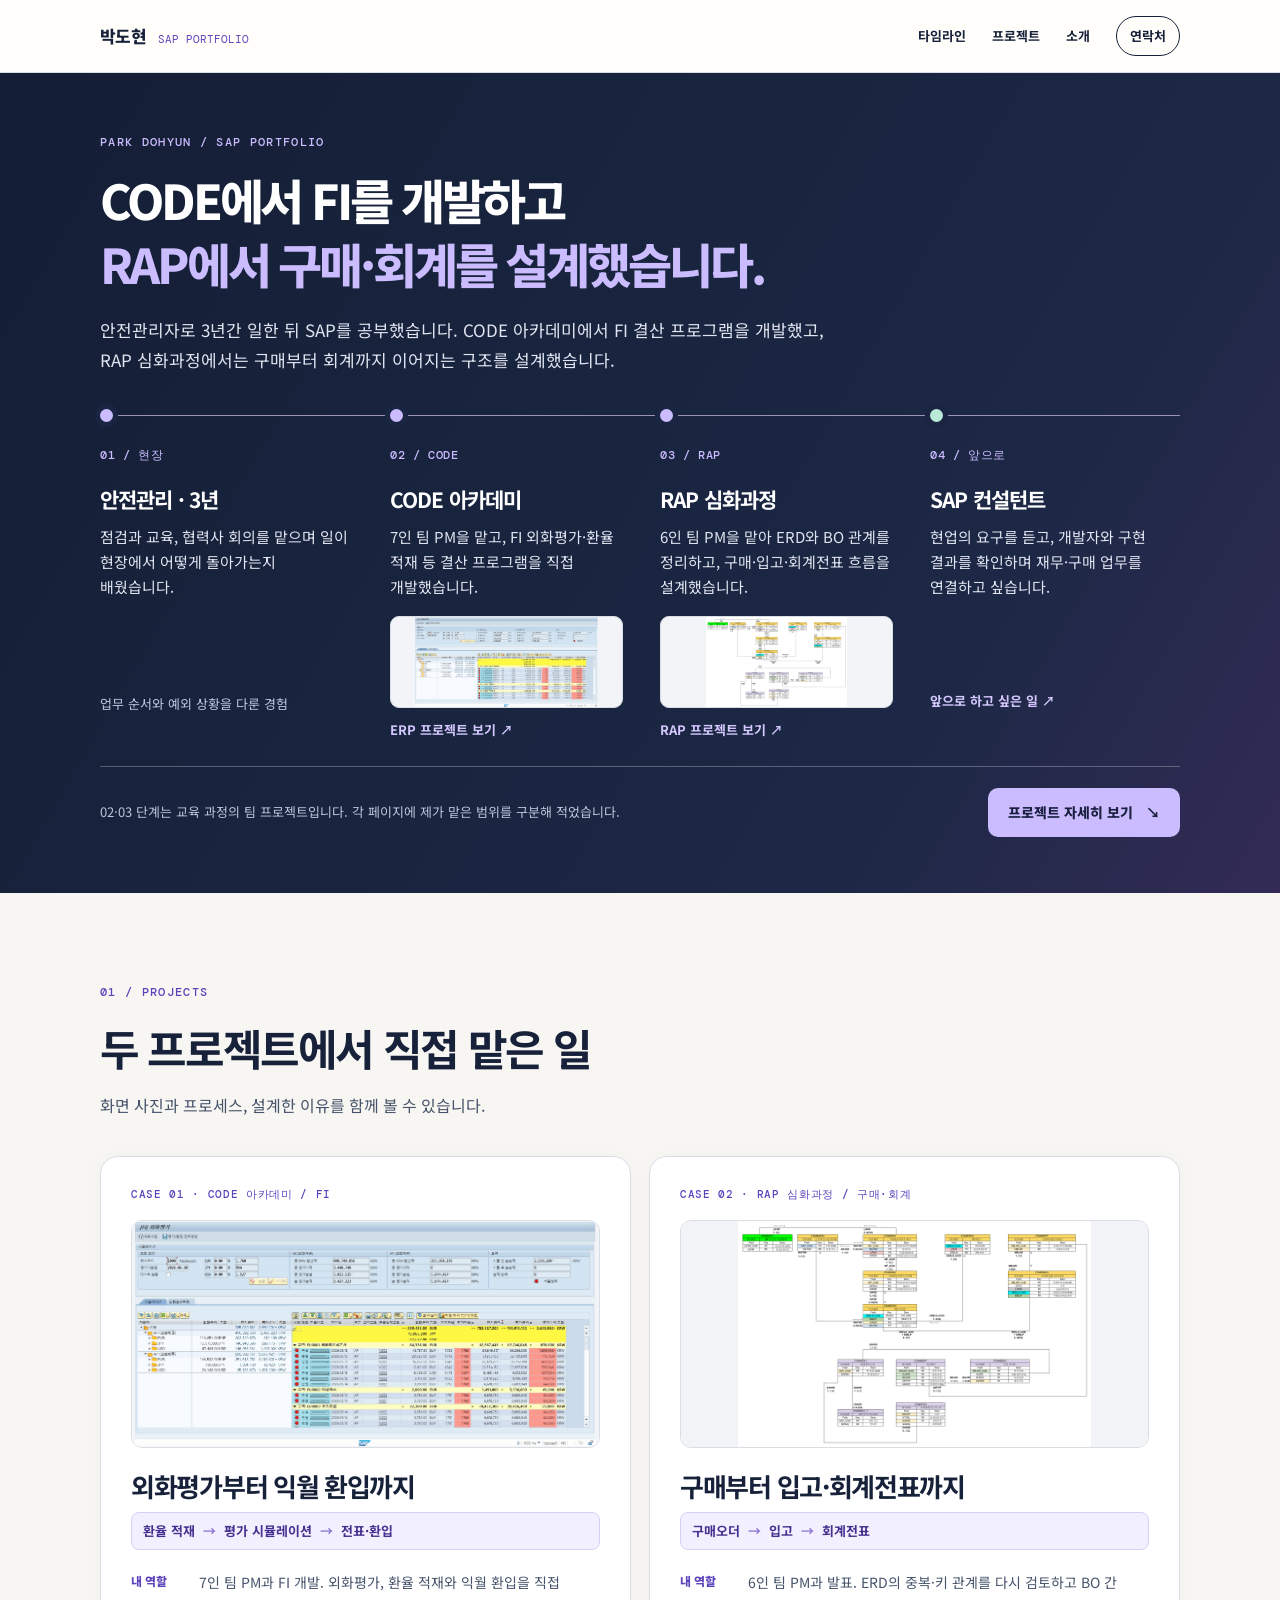
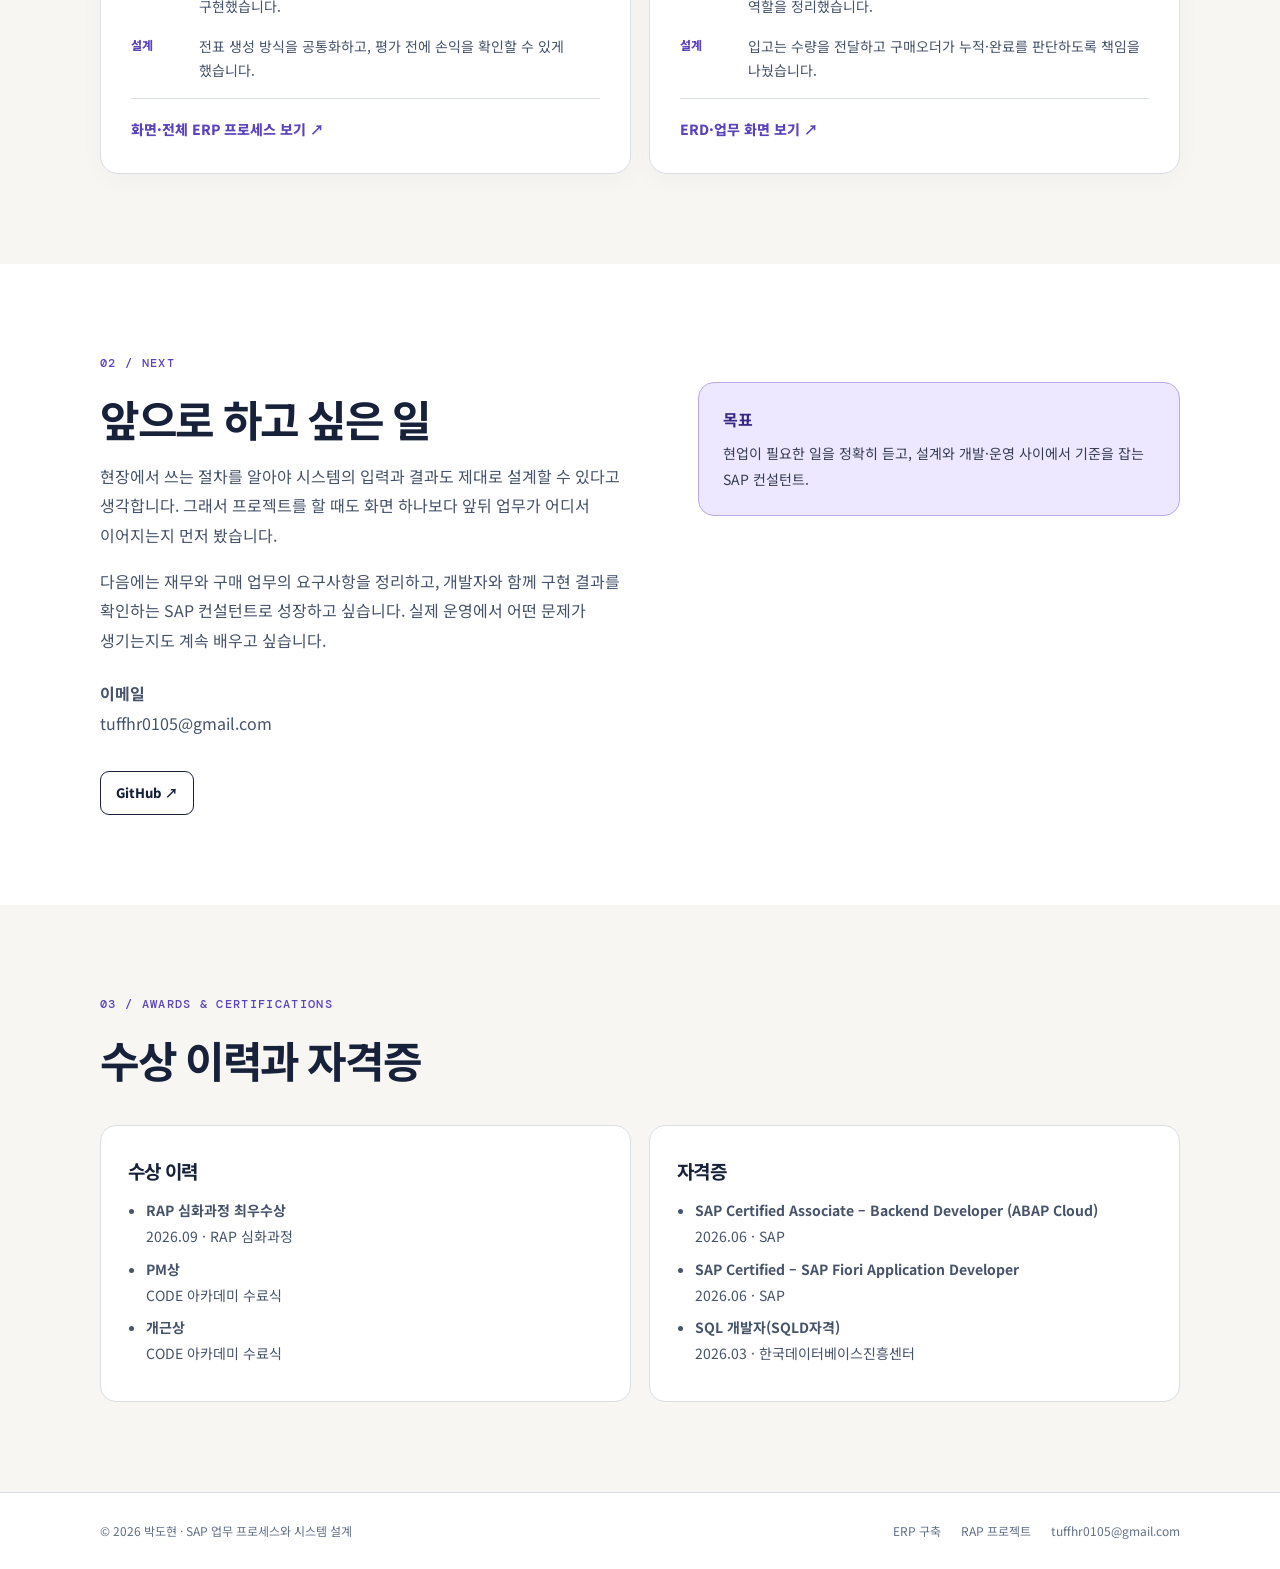
==== commit 8861a2df: "docs: add certification dates and CODE graduation awards" ====
--- a/index.html
+++ b/index.html
@@ -97,14 +97,18 @@
       <div class="outcome">
         <article aria-labelledby="awards-title">
           <h3 id="awards-title">수상 이력</h3>
-          <ul><li><strong>RAP 심화과정 최우수상</strong></li></ul>
+          <ul>
+            <li><strong>RAP 심화과정 최우수상</strong><br><time datetime="2026-09">2026.09</time> · RAP 심화과정</li>
+            <li><strong>PM상</strong><br>CODE 아카데미 수료식</li>
+            <li><strong>개근상</strong><br>CODE 아카데미 수료식</li>
+          </ul>
         </article>
         <article aria-labelledby="certifications-title">
           <h3 id="certifications-title">자격증</h3>
           <ul>
-            <li><strong>ABAP Cloud 인증</strong></li>
-            <li><strong>SAP Fiori 인증</strong></li>
-            <li><strong>SQLD</strong></li>
+            <li><strong>SAP Certified Associate – Backend Developer (ABAP Cloud)</strong><br><time datetime="2026-06">2026.06</time> · SAP</li>
+            <li><strong>SAP Certified – SAP Fiori Application Developer</strong><br><time datetime="2026-06">2026.06</time> · SAP</li>
+            <li><strong>SQL 개발자(SQLD자격)</strong><br><time datetime="2026-03">2026.03</time> · 한국데이터베이스진흥센터</li>
           </ul>
         </article>
       </div>
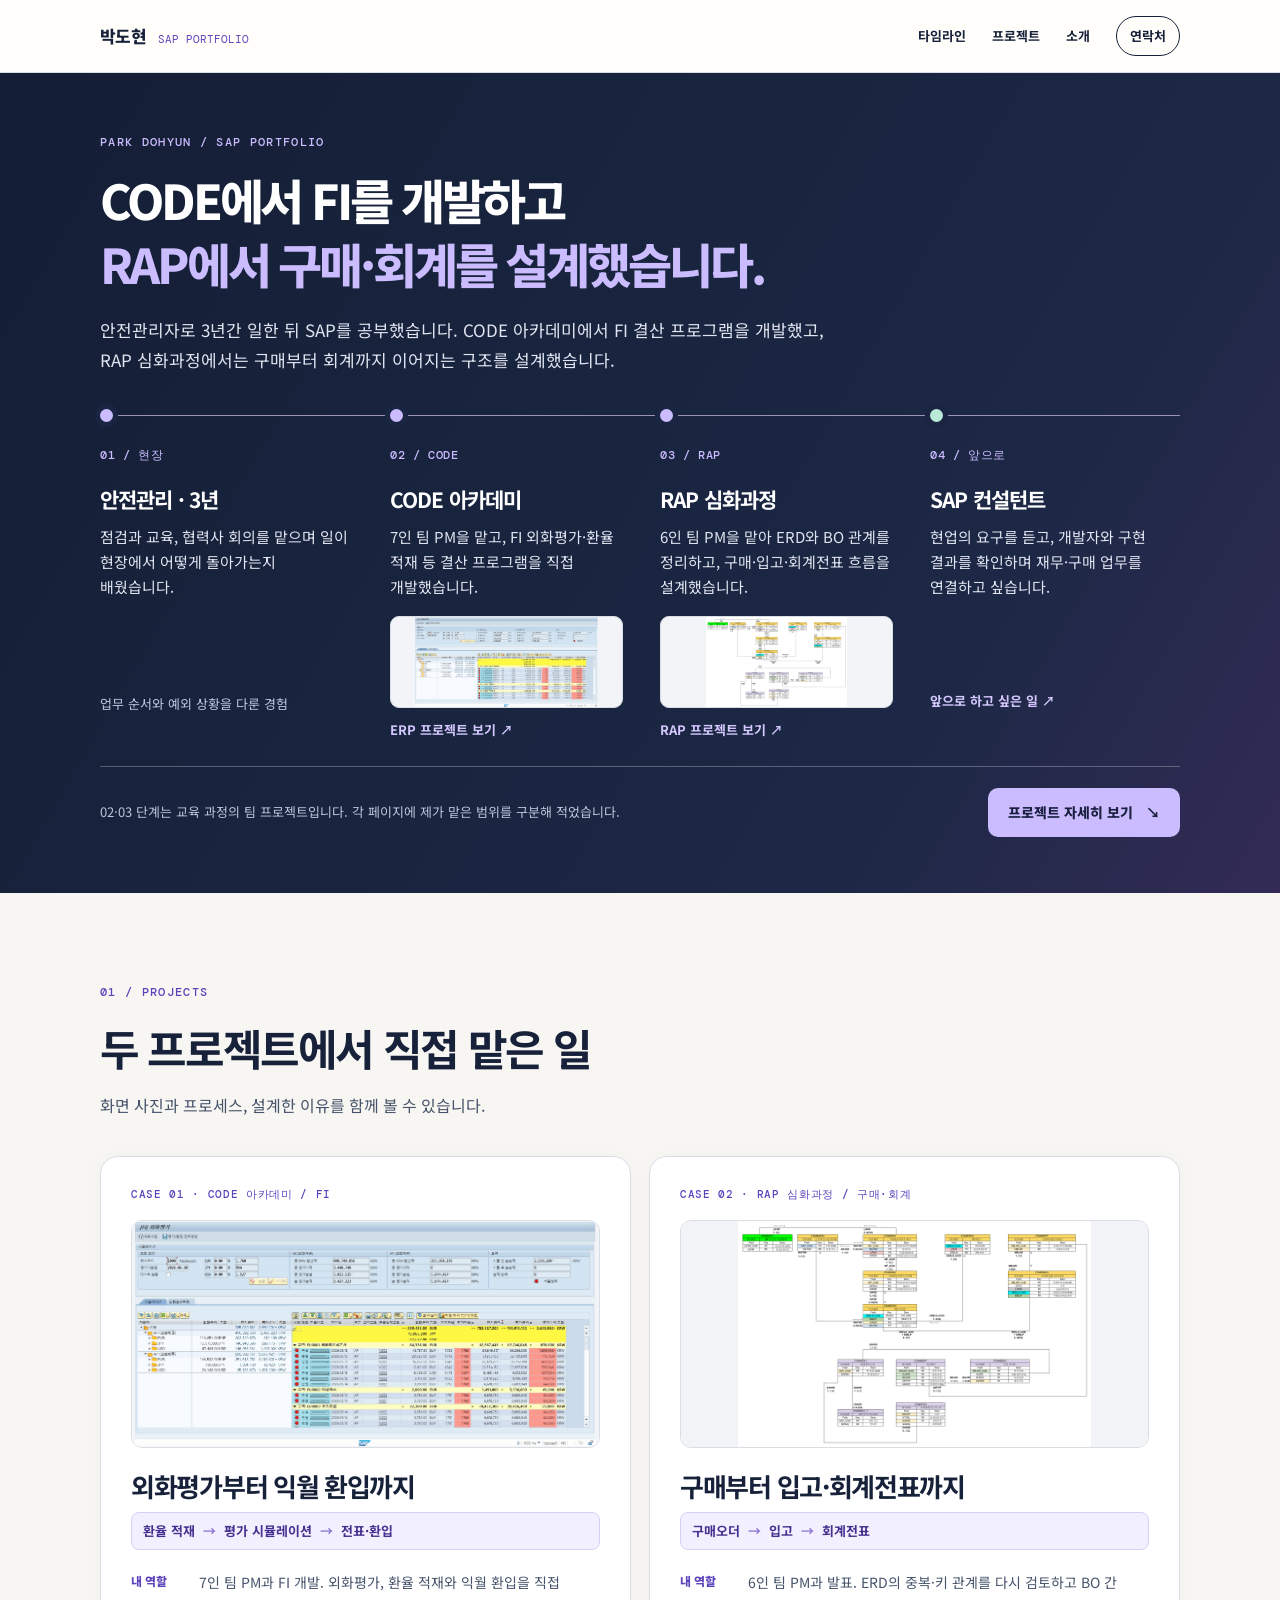
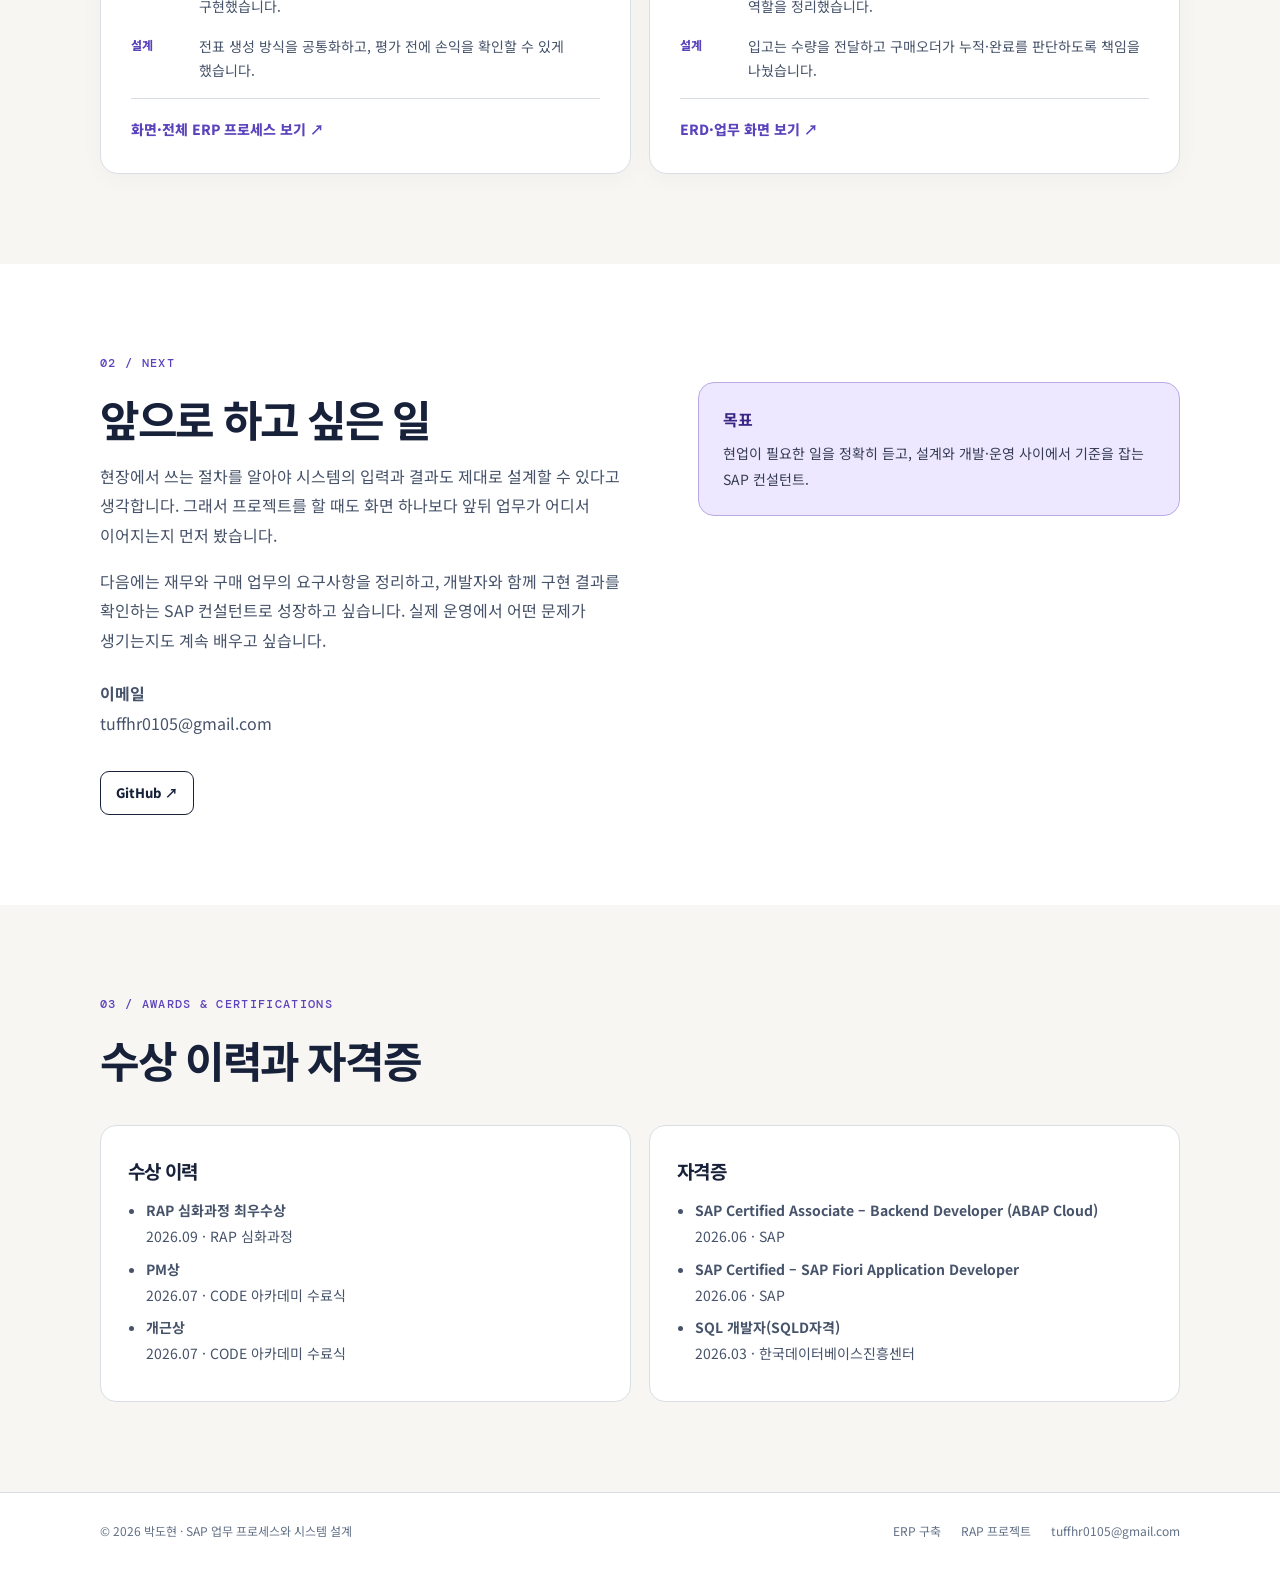
==== commit 236f9731: "docs: confirm July 2026 dates for CODE graduation awards" ====
--- a/index.html
+++ b/index.html
@@ -99,8 +99,8 @@
           <h3 id="awards-title">수상 이력</h3>
           <ul>
             <li><strong>RAP 심화과정 최우수상</strong><br><time datetime="2026-09">2026.09</time> · RAP 심화과정</li>
-            <li><strong>PM상</strong><br>CODE 아카데미 수료식</li>
-            <li><strong>개근상</strong><br>CODE 아카데미 수료식</li>
+            <li><strong>PM상</strong><br><time datetime="2026-07">2026.07</time> · CODE 아카데미 수료식</li>
+            <li><strong>개근상</strong><br><time datetime="2026-07">2026.07</time> · CODE 아카데미 수료식</li>
           </ul>
         </article>
         <article aria-labelledby="certifications-title">
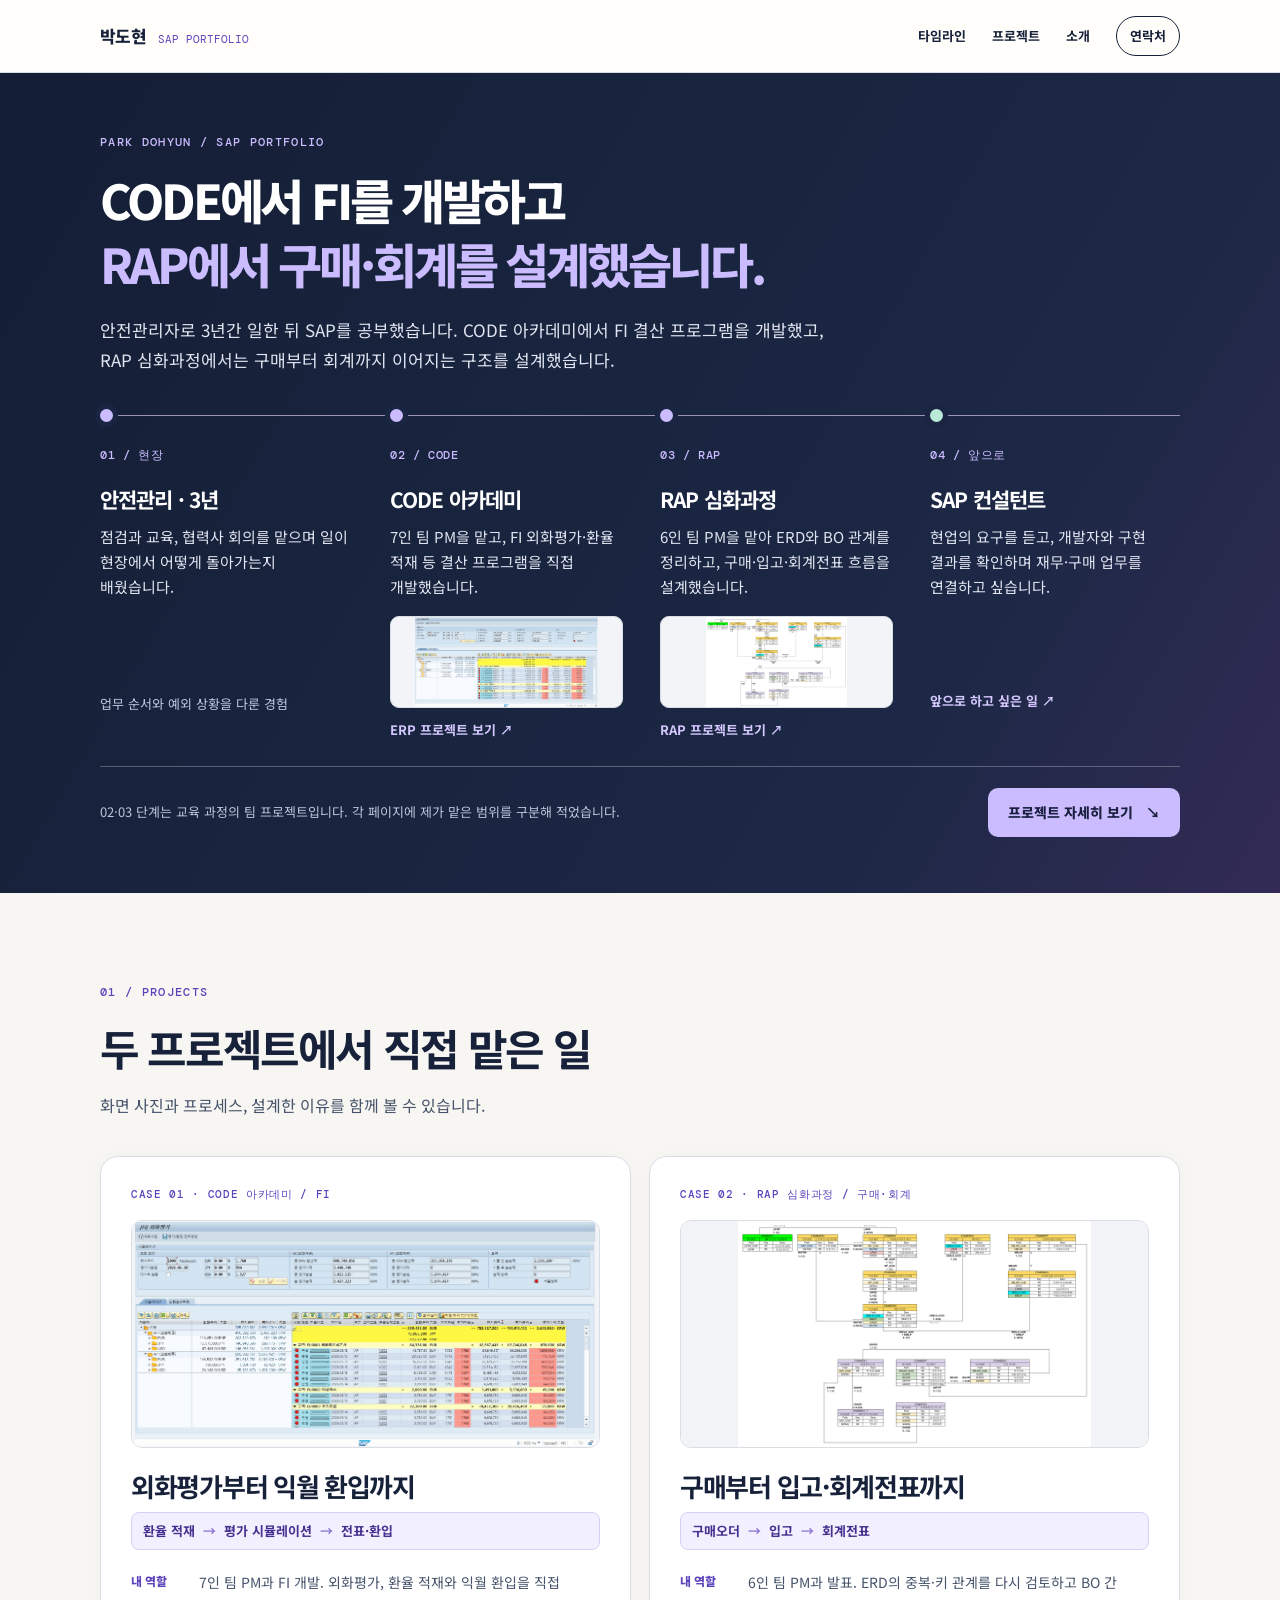
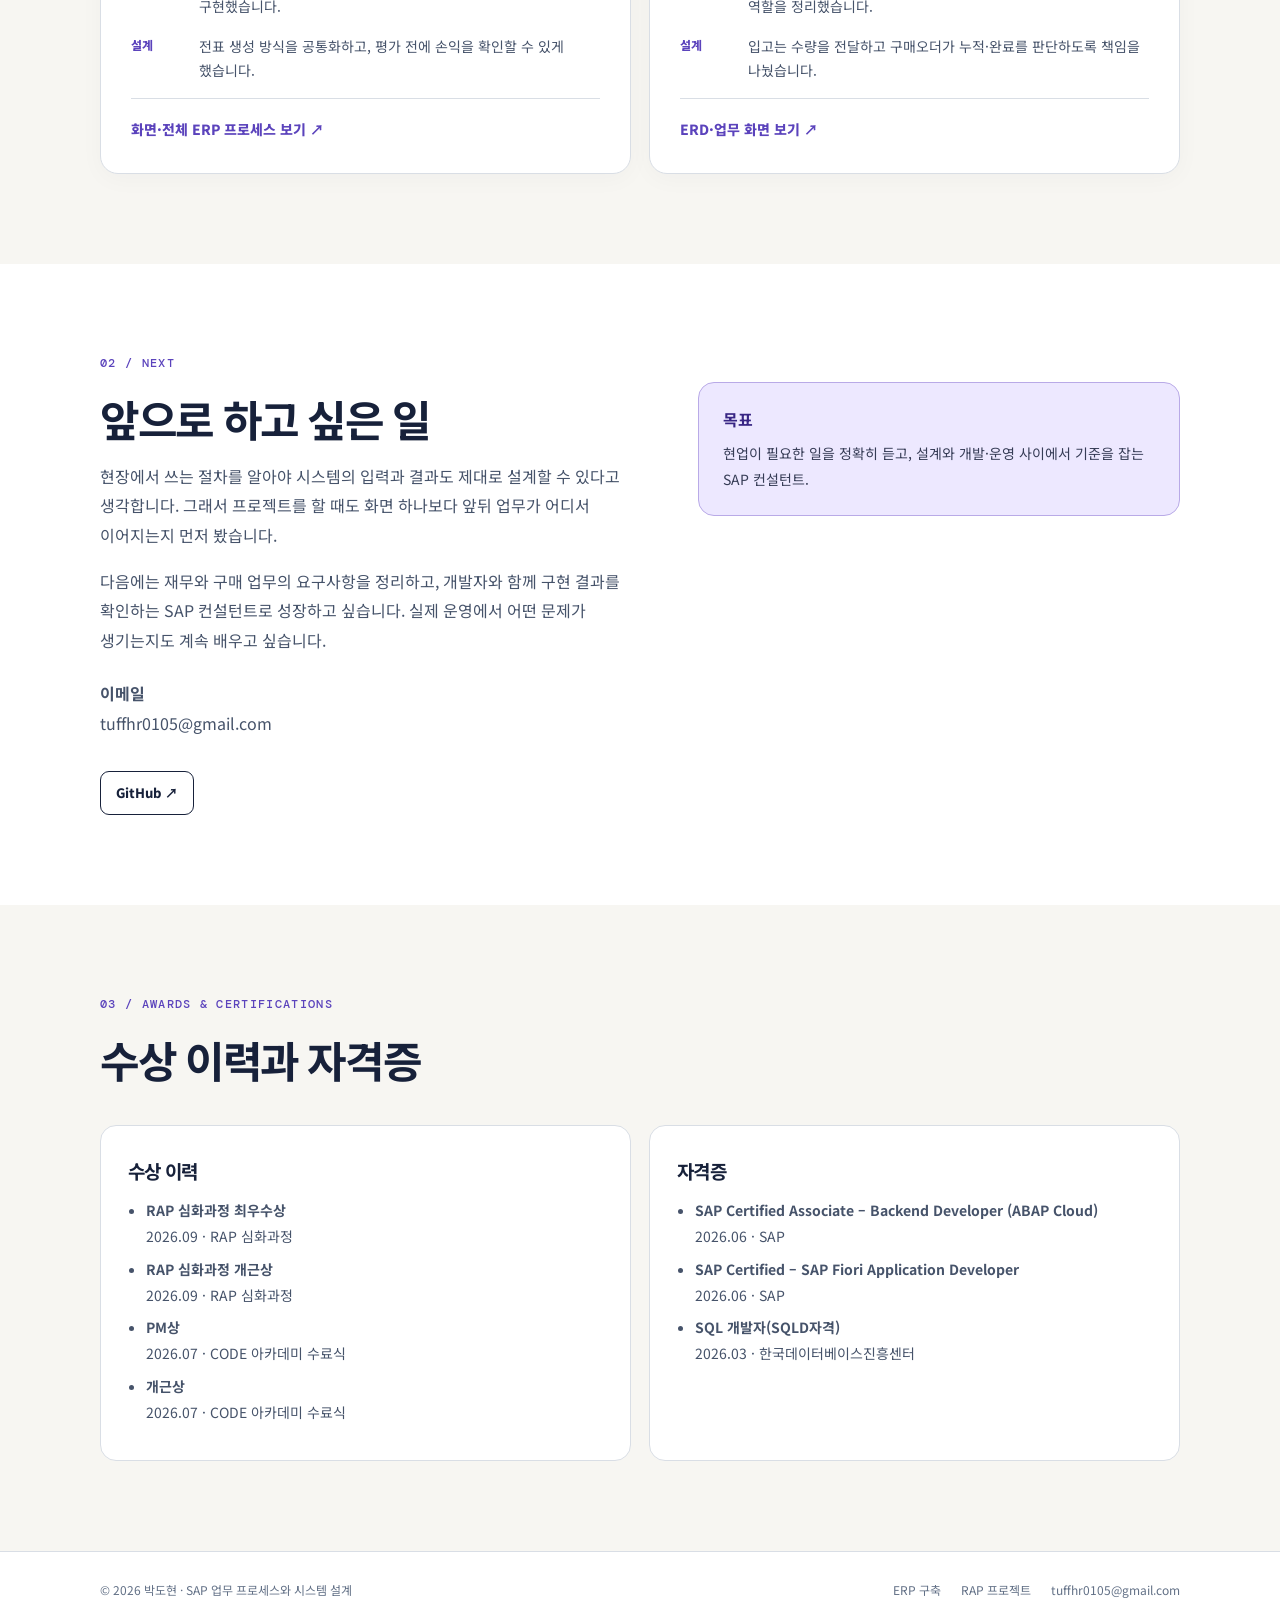
==== commit 0ab66dea: "docs: add RAP attendance award for September 2026" ====
--- a/index.html
+++ b/index.html
@@ -99,6 +99,7 @@
           <h3 id="awards-title">수상 이력</h3>
           <ul>
             <li><strong>RAP 심화과정 최우수상</strong><br><time datetime="2026-09">2026.09</time> · RAP 심화과정</li>
+            <li><strong>RAP 심화과정 개근상</strong><br><time datetime="2026-09">2026.09</time> · RAP 심화과정</li>
             <li><strong>PM상</strong><br><time datetime="2026-07">2026.07</time> · CODE 아카데미 수료식</li>
             <li><strong>개근상</strong><br><time datetime="2026-07">2026.07</time> · CODE 아카데미 수료식</li>
           </ul>
